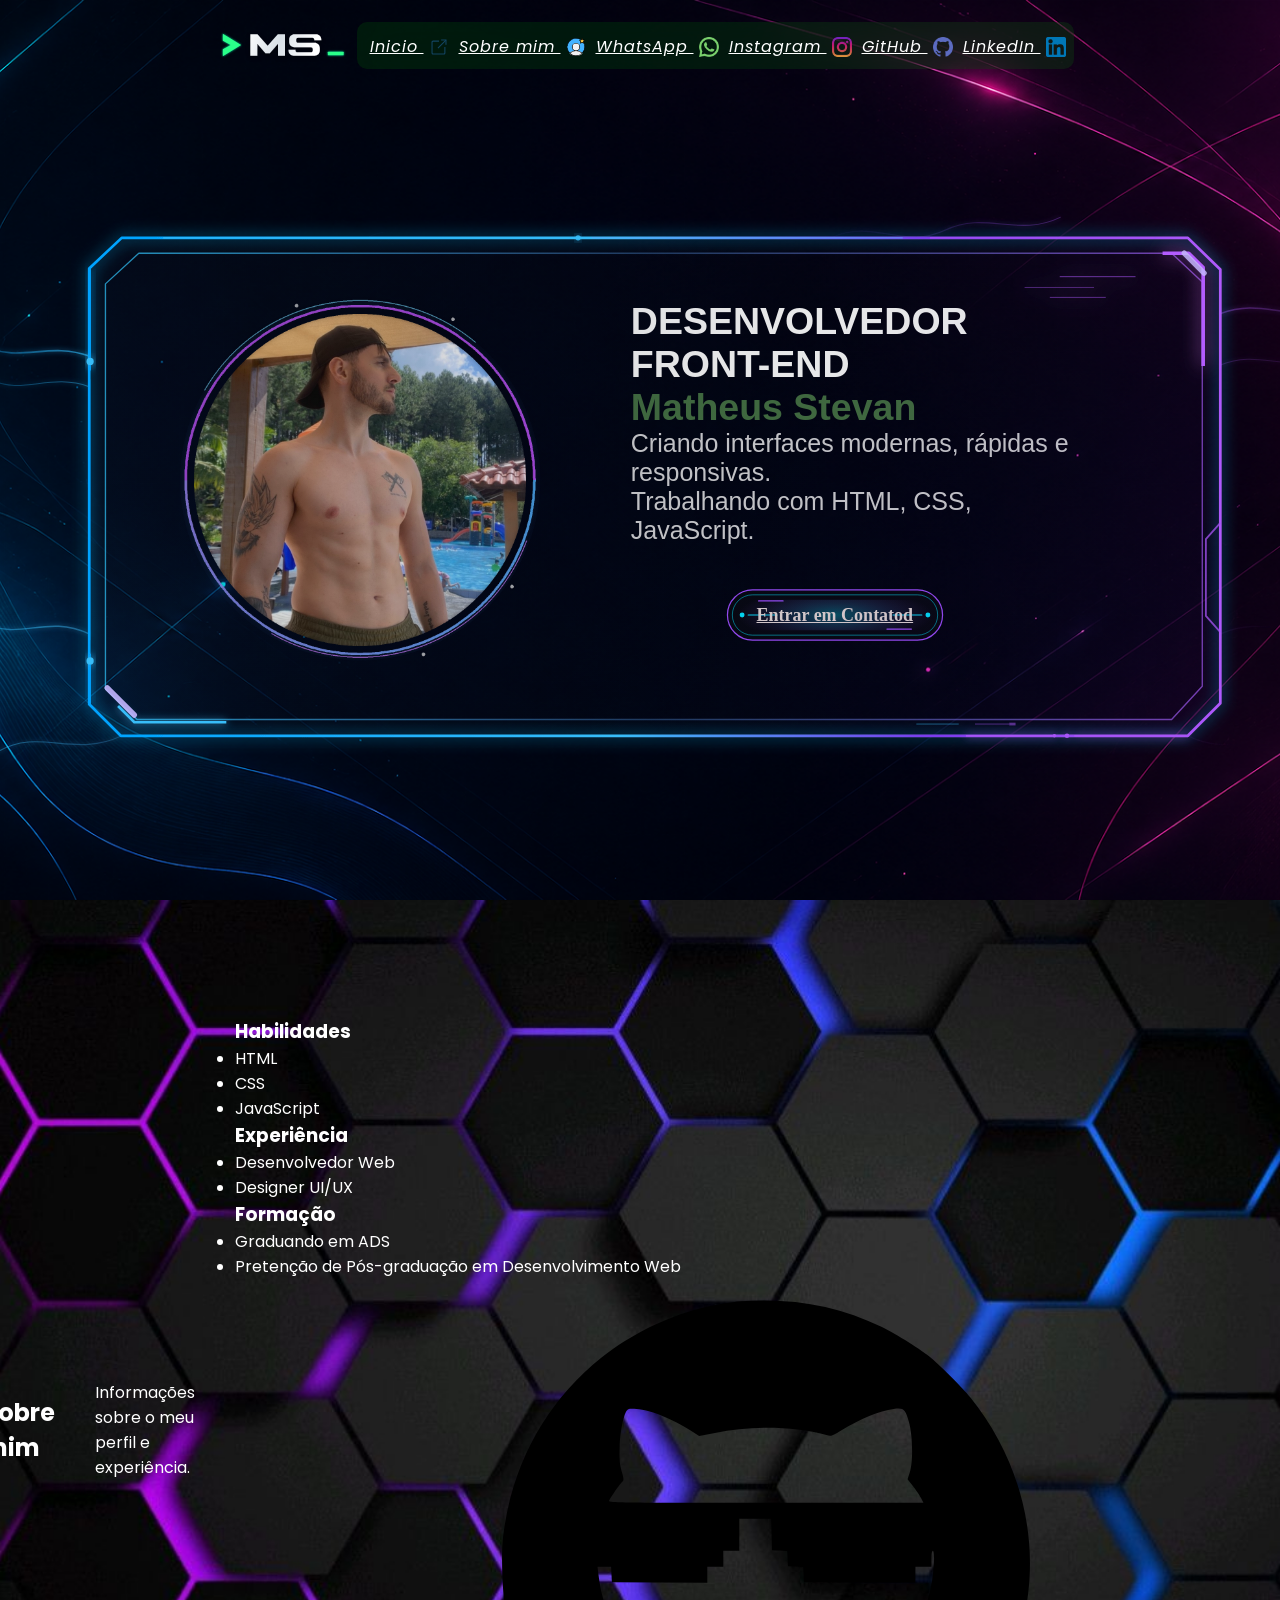
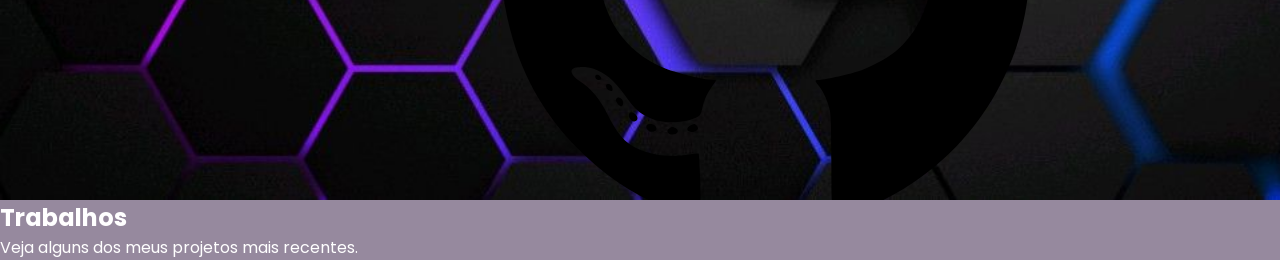
==== index.html @ 7c747b6c "first commit" ====
<!doctype html>
<html lang="pt-br">
  <head>
    <meta charset="UTF-8" />
    <meta name="viewport" content="width=device-width, initial-scale=1.0" />
    <link rel="stylesheet" href="style.css" />
    <link rel="preconnect" href="https://fonts.googleapis.com" />
    <link rel="preconnect" href="https://fonts.gstatic.com" crossorigin />
    <link
      href="https://fonts.googleapis.com/css2?family=Poppins:ital,wght@0,100;0,200;0,300;0,400;0,500;0,600;0,700;0,800;0,900;1,100;1,200;1,300;1,400;1,500;1,600;1,700;1,800;1,900&display=swap"
      rel="stylesheet"
    />
    <link rel="preconnect" href="https://fonts.googleapis.com">
    <link rel="preconnect" href="https://fonts.gstatic.com" crossorigin>
    <link href="https://fonts.googleapis.com/css2?family=Playwrite+DE+SAS:wght@100..400&display=swap" rel="stylesheet">
    <title>Portfólio</title>
  </head>
  <body>
    <header>
        <div class="gatinho">
          <img src="assets/ms-terminal-logo.svg" alt="Gatinho" />
        </div>
      <nav>
        <ul>
          <li><a href="#">Inicio <img src="assets/launch.svg" class="inicio"></a></li>
          <li><a href="#">Sobre mim <img src="assets/person.svg" class="pessoa"></a></li>
          <li><a href="#">WhatsApp <img src="assets/whatsapp.png" class="whatsapp"></a></li>
          <li><a href="#">Instagram <img src="assets/instagram.png" class="instagram"></a></li>
          <li><a href="#">GitHub <img src="assets/github.png" class="git"></a></li>
          <li><a href="#">LinkedIn <img src="assets/linkedin.png" class="linkedin"></a></li>
        </ul>
      </nav>
    </header>

    <!-- Sessão 1 -->

    <section class="secao1">
  <div class="conteudo">

    <div class="perfil">
      <img src="assets/foto-hud-exata.png" class="foto">
      <img src="assets/interface-hud-frame-ondinhas.svg" class="moldura">
    </div>

    <div class="info">
      <div class="iniciotxt">
        <h1>Desenvolvedor Front-End</h1>
        <h2>Matheus Stevan</h2>
        <p>Criando interfaces modernas, rápidas e responsivas.</p>
        <p>Trabalhando com HTML, CSS, JavaScript.</p>
      </div>
      <div class="botoes">
        <button class="botaohud"> Entrar em Contatod</button>
      </div>
    </div>
  </div>
</section>

    <!-- Sessão 2 -->

    <section class="secao2">
      <div class="conteudo2">
      <h2>Sobre mim</h2>
      <p>Informações sobre o meu perfil e experiência.</p>
      <div class="divSobre">
        <div class="card">
          <h3>Habilidades</h3>
          <ul>
            <li>HTML</li>
            <li>CSS</li>
            <li>JavaScript</li>
          </ul>
        </div>
        <div class="card">
          <h3>Experiência</h3>
          <ul>
            <li>Desenvolvedor Web</li>
            <li>Designer UI/UX</li>
          </ul>
        </div>
        <div class="card">
          <h3>Formação</h3>
          <ul>
            <li>Graduando em ADS</li>
            <li>Pretenção de Pós-graduação em Desenvolvimento Web</li>
          </ul>
        </div>
        <img src="assets/gatinho.svg" alt="Gatinho" />
      </div>
      </div>
    </section>

      <!-- Sessão 3 -->

    <Section class="secao3">
      <h2>Trabalhos</h2>
      <p>Veja alguns dos meus projetos mais recentes.</p>
      <div class="divImagens">

      </div>
    </section>
  </body>
</html>
---- style.css ----
*{
  margin: 0;
  padding: 0;
  box-sizing: border-box;
}

body {
  width: 100%;
  margin: 0;
  padding: 0;
  box-sizing: border-box;
  color: rgb(255, 255, 255);
  background-color: #442d538f;
  font-family: "Poppins", sans-serif;
}
html{
  overflow-x: hidden;
}
/* Corpo */

/* Cabeçalho */

header {
  width: 100%;
  height: 10%;
  display: flex;
  justify-content: center;
  align-items: center;
  gap: 0px;
  padding: 10px 2%;
  color: brown;
  position: fixed;
  pointer-events: none;
  font-style:oblique;
  z-index: 999;

  ul {
    letter-spacing: 1px;
    font-family: "poppins", sans-serif;
    display: flex;
    gap: 15px;
    list-style: none;
    align-items: center;
    background-color: #03e9031a;
    padding: 10px 13px;
    border-radius: 10px;
    backdrop-filter: blur(20px);
  }
}
/* Configuraçoes do cabeçalho */
header ul li a,
header ul li a:visited {
  color: rgb(255, 255, 255);
  pointer-events: auto;
}
header ul li a:hover {
  color: #ff0000;
  transition: 1s;
  filter: brightness(1.5) drop-shadow(0 0 10px #aa9696);
  transition: 0.8s;
}

.gatinho {
  display: flex;
  align-items: center;
  width: auto;
}
.gatinho img {
  width: 150px;
  height: auto;
  transition: 0.5s;
}

.inicio{
  display: flex-end;
  align-items:center;
  width: auto;
  width: 20px;
  transform: translateY(5px)
  translateX(5px);
}

.pessoa {
  display: flex-end;
  align-items:center;
  width: auto;
  width: 20px;
  transform: translateY(5px)
  translateX(5px);
}

.whatsapp {
  display: flex-end;
  align-items:center;
  width: auto;
  width: 20px;
  transform: translateY(5px)
  translateX(5px);
}

.instagram {
  display: flex-end;
  align-items:center;
  width: auto;
  width: 20px;
  transform: translateY(5px)
  translateX(5px);
}

.git {
  display: flex-end;
  align-items:center;
  width: auto;
  width: 20px;
  transform: translateY(5px)
  translateX(5px);
}

.linkedin {
  display: flex-end;
  align-items:center;
  width: auto;
  width: 20px;
  transform: translateY(5px)
  translateX(5px);
}

/* Efeito quando o mouse está sobre o logotipo */
header:hover .gatinho img,
header:hover .gatinho i {
  filter: brightness(1.5) drop-shadow(0 0 10px #0dc110);
  transition: 0.5s;
  transform: rotate(10deg);
}

.gatinho img,
.gatinho i {
  transition: 0.5s;
}
/* Logotipo */

.gatinho {
  width: 100px;
  height: 100px;
  margin-right: 50px;
}
section {
  width: 100%;
  display: flex;
  flex-direction: column;
}

/* Seção 1 */

  button {
  all: unset;
}

.secao1 {
  width: 100%;
  height: 100vh;
  background-image: url(assets/backgroundprofissional2.png);
  background-size: cover;
  background-position: center;
  background-repeat: no-repeat;
  align-items: center;
  overflow: hidden;
  display: flex;
  justify-content: center;
  
}

.conteudo {
  width: min(1200px, 100%);
  display: flex;
  align-items: center;
  justify-content: center;
  gap: clamp(40px,2vw,180px);
  padding-top: 60px;
}

.perfil {
  position: relative;
  width: clamp(260px, 32vw, 430px);
  aspect-ratio: 1 / 1;
  flex-shrink: 0;
}

.moldura,
.foto {
  position: absolute;
  inset: 0;
  width: 100%;
  height: 100%;
}

.foto {
  object-fit: cover;
  border-radius: 50%;
  z-index: 1;
}

.moldura {
  z-index: 2;
  pointer-events: none;
  transform: scale(3.52)
  translatex(90px);
}

.info {
  max-width: 520px;
  display: flex;
  flex-direction: column;
  gap: 25px;
}

.botoes{
  display: flex;
  gap: 20px;
  margin-left: 0;
  width: auto;
}

.botoes .botaohud {
  width: 220px;
  height: 90px;
  background-image: url("assets/botao.svg");
  background-size: 100% 100% ;
  background-position: center ;
  background-repeat: no-repeat ;
  background-color: transparent ;
  display:flex;
  justify-content: center;
  align-items: center;
  color: rgb(228, 215, 215) ;
  font-size: 18px ;
  font-family:Georgia, 'Times New Roman', Times, serif;
  white-space: nowrap;
  cursor: pointer;
  font-weight: bold;
  text-decoration:underline;
  transform: translateX(120px);
}

.botaohud:hover {
  color: #ffffff;
  transition: 2s;
  
      filter:
    drop-shadow(0 0 10px #00bfff)
    drop-shadow(0 0 20px #00bfff);

  transition: 1.2s;
}

/* Texto da seção 1 */

.iniciotxt {
  font-family: "Franklin Gothic Medium", "Arial Narrow", Arial, sans-serif;
  display: flex;
  flex-direction: column;
  align-items: column;
  width: 90% ;
  max-width: 1200px;
  margin: 0 auto;
  font-size: 25px;
 

  h1 {
    color: rgb(250, 250, 250);
    text-transform: uppercase;
  }
  h2 {
    color: rgb(67, 111, 65);
  }
  p {
    color: rgba(255, 255, 255, 0.819);
  }
}

/* Seção 2 */

.conteudo2{
  width: min(1200px, 100%);
  display: flex;
  align-items: center;
  justify-content: center;
  gap: clamp(40px,2vw,180px);
  padding-top: 60px;

}

.secao2 {
  background-image: url("assets/620d1e45864bec4a2bf0a79dd001696d.jpg");
  width: 100%;
  height: 100vh;
  background-size: cover;
  background-position: center;
  background-repeat: no-repeat;
  align-items: center;
  overflow: hidden;
  display: flex;
  justify-content: center;
  padding-top:100px;
}

@media (max-width: 768px) {
  .secao1 {
    height: auto;
    min-height: 100vh;
    overflow: visible;
    padding: 90px 20px 40px;
  }

  .conteudo {
    flex-direction: column;
    gap: 25px;
    text-align: center;
  }

  .perfil {
    width: clamp(180px, 60vw, 280px);
  }

   .moldura {
    transform: scale(0);
  }

  .info {
    align-items: center;
    max-width: 100%;
  }

  .iniciotxt h1 {
    font-size: clamp(32px, 10vw, 55px);
  }

  .iniciotxt h2 {
    font-size: clamp(24px, 8vw, 40px);
  }

  .iniciotxt p {
    font-size: clamp(16px, 5vw, 24px);
  }

  .botoes {
    flex-direction: column;
    width: 100%;
    align-items: center;
     transform: translateX(-120px);
  }

  .botoes button {
    width: min(280px, 100%);
  }

    header {
    padding: 70px;
  }

  header ul {
    gap: 7px;
    padding: 1px;
    flex-wrap: wrap;
    justify-content: center;
  }

  header ul li a {
    font-size: 14px;
  }

  .gatinho img {
    width: 150px;
  }

  .inicio,
  .pessoa,
  .whatsapp,
  .instagram,
  .git,
  .linkedin {
    width: 16px;
  }

}
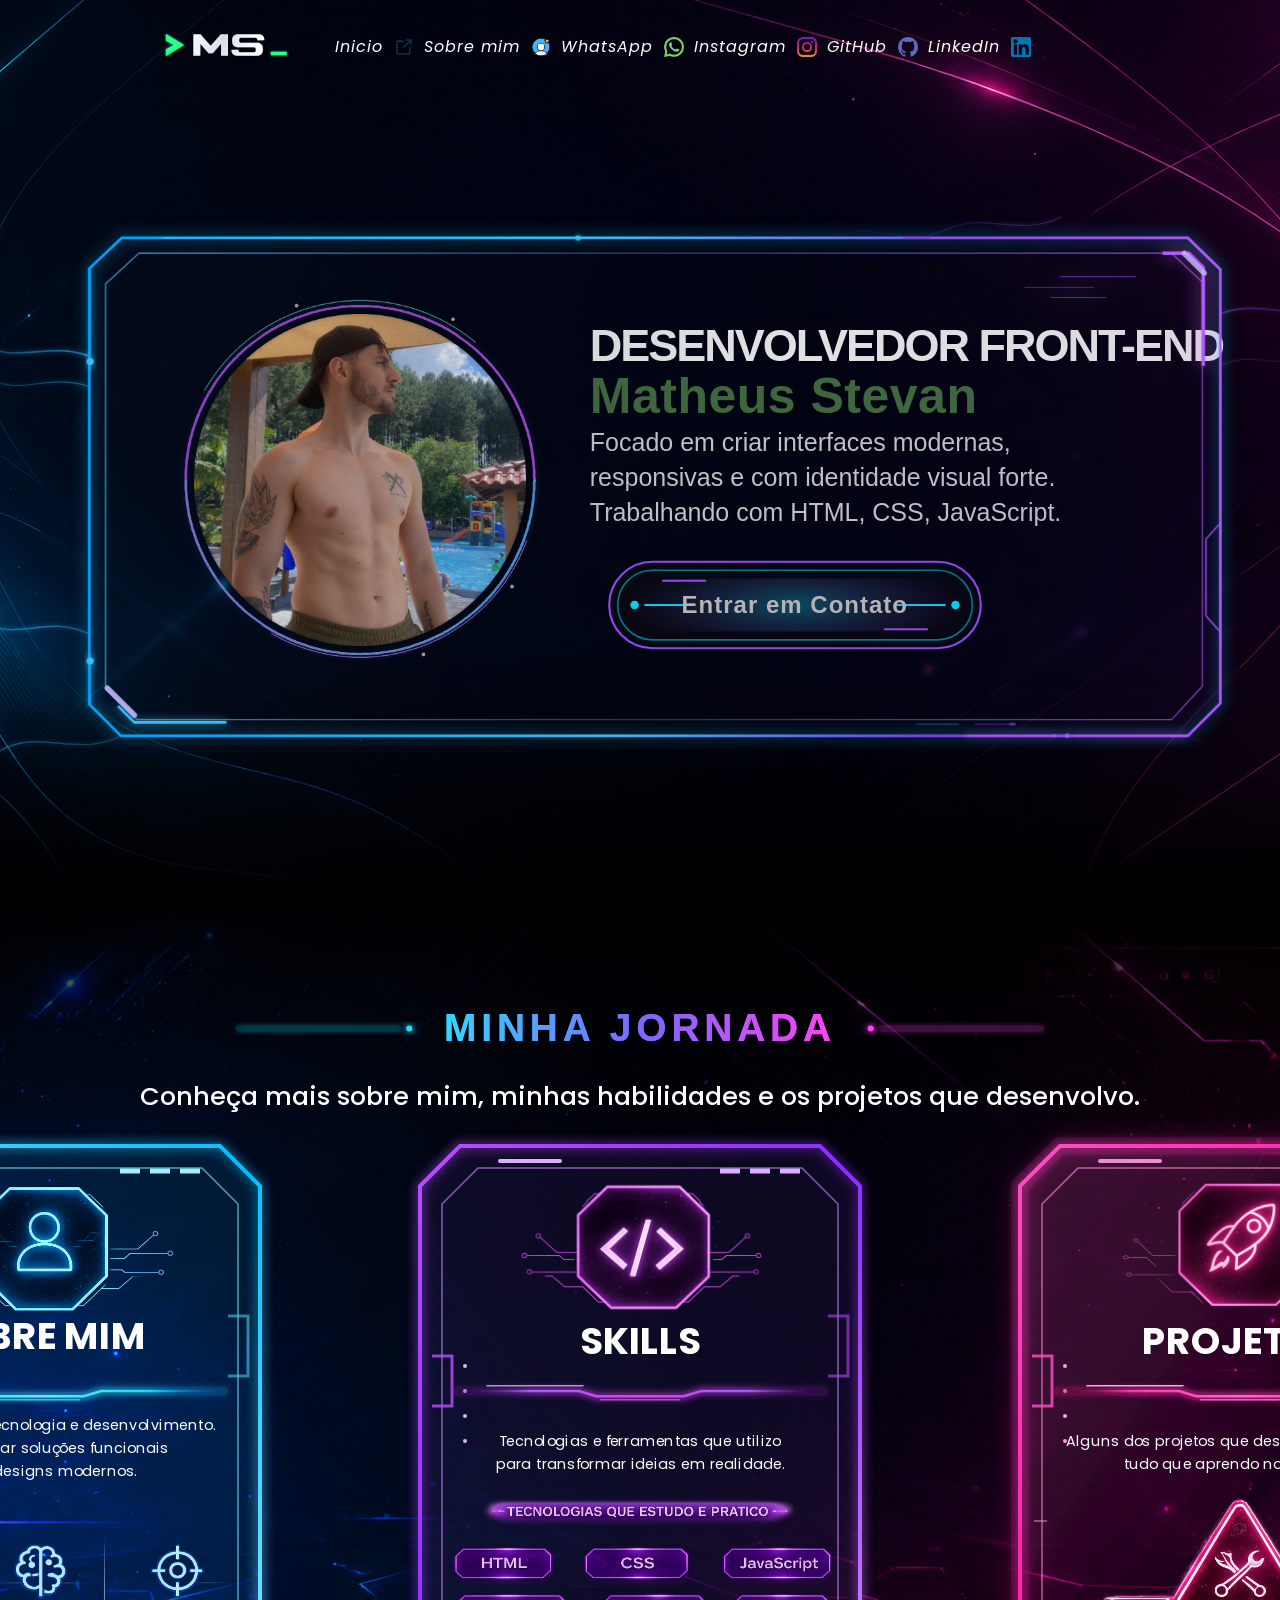
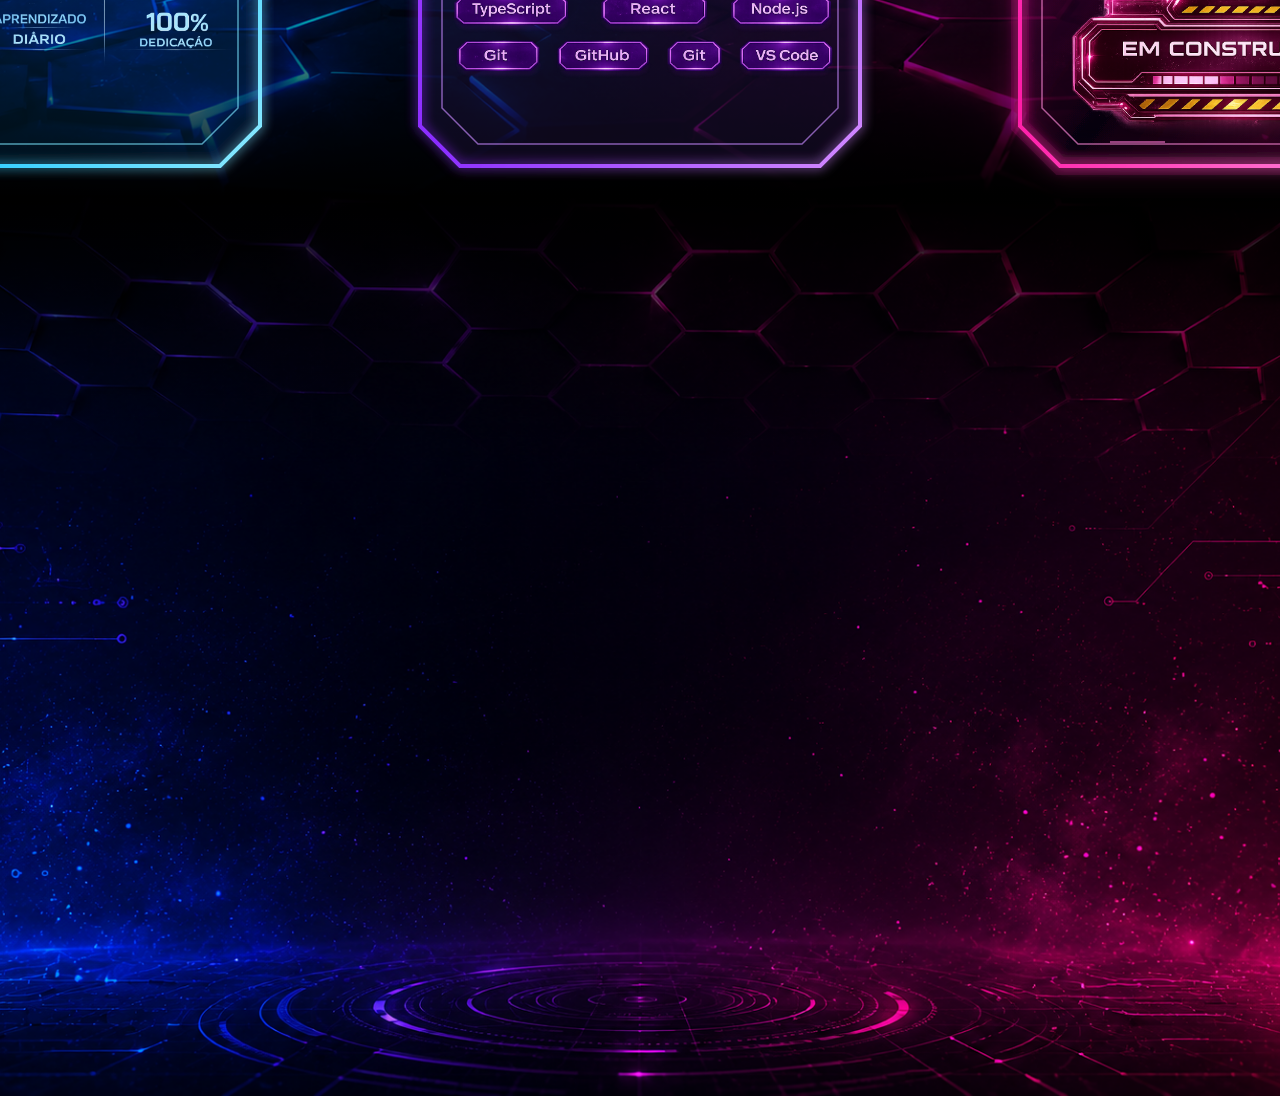
==== commit df122f68: "sessao 2 90%" ====
--- a/index.html
+++ b/index.html
@@ -17,18 +17,20 @@
   </head>
   <body>
     <header>
-        <div class="gatinho">
-          <img src="assets/ms-terminal-logo.svg" alt="Gatinho" />
+        <div class="logo">
+          <img src="assets/ms-terminal-logo.svg" alt="logosvg" />
         </div>
       <nav>
-        <ul>
+         <div class="navbarconteudo">
+          <ul>
           <li><a href="#">Inicio <img src="assets/launch.svg" class="inicio"></a></li>
           <li><a href="#">Sobre mim <img src="assets/person.svg" class="pessoa"></a></li>
-          <li><a href="#">WhatsApp <img src="assets/whatsapp.png" class="whatsapp"></a></li>
-          <li><a href="#">Instagram <img src="assets/instagram.png" class="instagram"></a></li>
-          <li><a href="#">GitHub <img src="assets/github.png" class="git"></a></li>
-          <li><a href="#">LinkedIn <img src="assets/linkedin.png" class="linkedin"></a></li>
+          <li><a href="https://wa.me/5551990151791?text=Olá%20Matheus!%0A%0AVi%20seu%20portfólio%20e%20gostaria%20de%20conversar%20sobre%20um%20projeto.">WhatsApp <img src="assets/whatsapp.png" class="whatsapp"></a></li>
+          <li><a href="https://www.instagram.com/math_stevan/">Instagram <img src="assets/instagram.png" class="instagram"></a></li>
+          <li><a href="https://github.com/mathstevan-dev">GitHub <img src="assets/github.png" class="git"></a></li>
+          <li><a href="https://www.linkedin.com/in/matheus-stevan-001868403/?skipRedirect=true">LinkedIn <img src="assets/linkedin.png" class="linkedin"></a></li>
         </ul>
+        </div>
       </nav>
     </header>
 
@@ -36,21 +38,20 @@
 
     <section class="secao1">
   <div class="conteudo">
-
     <div class="perfil">
       <img src="assets/foto-hud-exata.png" class="foto">
       <img src="assets/interface-hud-frame-ondinhas.svg" class="moldura">
     </div>
-
     <div class="info">
       <div class="iniciotxt">
         <h1>Desenvolvedor Front-End</h1>
         <h2>Matheus Stevan</h2>
-        <p>Criando interfaces modernas, rápidas e responsivas.</p>
+        <p>Focado em criar interfaces modernas,</p>
+        <p>responsivas e com identidade visual forte.</p>
         <p>Trabalhando com HTML, CSS, JavaScript.</p>
       </div>
       <div class="botoes">
-        <button class="botaohud"> Entrar em Contatod</button>
+        <button class="botaohud"> Entrar em Contato</button>
       </div>
     </div>
   </div>
@@ -59,44 +60,45 @@
     <!-- Sessão 2 -->
 
     <section class="secao2">
-      <div class="conteudo2">
-      <h2>Sobre mim</h2>
-      <p>Informações sobre o meu perfil e experiência.</p>
-      <div class="divSobre">
-        <div class="card">
-          <h3>Habilidades</h3>
-          <ul>
-            <li>HTML</li>
-            <li>CSS</li>
-            <li>JavaScript</li>
-          </ul>
+      <img src="assets/titulo_h1.svg" class="tituloh1">
+      <h2> Conheça mais sobre mim, minhas habilidades e os
+        projetos que desenvolvo.
+      </h2>
+     <div class="conteudo2">
+      <div class="cards">
+       <div class="cardsobre">
+        <img src="assets/iconesobre.png" class="iconesobre">
+        <img src="assets/linha-neon-azul.svg" class="linhaazul">
+        <img src="assets/sobremim.png" class="sobremim">
+        <h3>SOBRE MIM</h3>
+        <p>Apaixonado por tecnologia e desenvolvimento. <br> 
+          Gosto de criar soluções funcionais <br>e com designs modernos.</p>
+      </div>
+      <div class="cardskills">
+        <img src="assets/iconeskills.png" class="iconeskills">
+        <img src="assets/linha-neon-roxa.svg" class="linharoxa">
+        <img src="assets/skills.png" class="skills">
+        <h3>SKILLS</h3>
+        <p>Tecnologias e ferramentas que utilizo <br>
+          para transformar ideias em realidade.</p>
+      </div>
+      <div class="cardprojetos">
+        <img src="assets/iconeprojetos.png" class="iconeprojetos">
+        <img src="assets/linha-neon-rosa.svg" class="linharosa">
+        <img src="assets/emconstruçao.png" class="projetos">
+        <h3>PROJETOS</h3>
+        <p>Alguns dos projetos que desenvolvi
+          aplicando <br>tudo que aprendo no dia a dia.</p>
         </div>
-        <div class="card">
-          <h3>Experiência</h3>
-          <ul>
-            <li>Desenvolvedor Web</li>
-            <li>Designer UI/UX</li>
-          </ul>
-        </div>
-        <div class="card">
-          <h3>Formação</h3>
-          <ul>
-            <li>Graduando em ADS</li>
-            <li>Pretenção de Pós-graduação em Desenvolvimento Web</li>
-          </ul>
-        </div>
-        <img src="assets/gatinho.svg" alt="Gatinho" />
       </div>
-      </div>
+
     </section>
+    
 
       <!-- Sessão 3 -->
 
     <Section class="secao3">
-      <h2>Trabalhos</h2>
-      <p>Veja alguns dos meus projetos mais recentes.</p>
-      <div class="divImagens">
-
+      <div class="">
       </div>
     </section>
   </body>
--- a/style.css
+++ b/style.css
@@ -1,24 +1,38 @@
-*{
+/* =========================
+   1. RESET / BASE
+========================= */
+
+* {
   margin: 0;
   padding: 0;
   box-sizing: border-box;
 }
 
+html {
+  overflow-x: hidden;
+}
+
 body {
   width: 100%;
-  margin: 0;
-  padding: 0;
-  box-sizing: border-box;
   color: rgb(255, 255, 255);
   background-color: #442d538f;
   font-family: "Poppins", sans-serif;
 }
-html{
-  overflow-x: hidden;
-}
-/* Corpo */
-
-/* Cabeçalho */
+
+button {
+  all: unset;
+}
+
+section {
+  width: 100%;
+  display: flex;
+  flex-direction: column;
+}
+
+
+/* =========================
+   2. CABEÇALHO / NAVBAR
+========================= */
 
 header {
   width: 100%;
@@ -26,148 +40,124 @@
   display: flex;
   justify-content: center;
   align-items: center;
-  gap: 0px;
+  gap: 10px;
   padding: 10px 2%;
   color: brown;
   position: fixed;
+  z-index: 999;
   pointer-events: none;
-  font-style:oblique;
-  z-index: 999;
-
-  ul {
-    letter-spacing: 1px;
-    font-family: "poppins", sans-serif;
-    display: flex;
-    gap: 15px;
-    list-style: none;
-    align-items: center;
-    background-color: #03e9031a;
-    padding: 10px 13px;
-    border-radius: 10px;
-    backdrop-filter: blur(20px);
-  }
-}
-/* Configuraçoes do cabeçalho */
+  font-style: oblique;
+}
+
+.nav {
+  position: relative;
+  width: min(90vw, 900px);
+  height: 80px;
+}
+
+.navbarconteudo {
+  position: relative;
+  z-index: 2;
+  width: min(90vw, 900px);
+  height: 80px;
+  display: flex;
+  align-items: center;
+  justify-content: center;
+  background-image: url("assets/navbar.svg");
+  background-size: 85% 80%;
+  background-position: center;
+  background-repeat: no-repeat;
+  animation: glowNavbar 3s ease-in-out infinite;
+}
+
+header ul {
+  display: flex;
+  align-items: center;
+  gap: 15px;
+  list-style: none;
+  letter-spacing: 1px;
+  font-family: "Poppins", sans-serif;
+}
+
 header ul li a,
 header ul li a:visited {
   color: rgb(255, 255, 255);
   pointer-events: auto;
-}
+  text-decoration: none;
+}
+
 header ul li a:hover {
   color: #ff0000;
-  transition: 1s;
   filter: brightness(1.5) drop-shadow(0 0 10px #aa9696);
   transition: 0.8s;
 }
 
-.gatinho {
-  display: flex;
-  align-items: center;
-  width: auto;
-}
-.gatinho img {
+
+/* =========================
+   3. ÍCONES DA NAVBAR
+========================= */
+
+.inicio,
+.pessoa,
+.whatsapp,
+.instagram,
+.git,
+.linkedin {
+  width: 20px;
+  transform: translateY(5px) translateX(5px);
+}
+
+
+/* =========================
+   4. LOGO
+========================= */
+
+.logo {
+  display: flex;
+  align-items: center;
+  width: 70px;
+  height: 100px;
+  z-index: 2;
+  animation-name: spin;
+  animation-duration: 3s;
+}
+
+.logo img,
+.logo i {
   width: 150px;
   height: auto;
   transition: 0.5s;
 }
 
-.inicio{
-  display: flex-end;
-  align-items:center;
-  width: auto;
-  width: 20px;
-  transform: translateY(5px)
-  translateX(5px);
-}
-
-.pessoa {
-  display: flex-end;
-  align-items:center;
-  width: auto;
-  width: 20px;
-  transform: translateY(5px)
-  translateX(5px);
-}
-
-.whatsapp {
-  display: flex-end;
-  align-items:center;
-  width: auto;
-  width: 20px;
-  transform: translateY(5px)
-  translateX(5px);
-}
-
-.instagram {
-  display: flex-end;
-  align-items:center;
-  width: auto;
-  width: 20px;
-  transform: translateY(5px)
-  translateX(5px);
-}
-
-.git {
-  display: flex-end;
-  align-items:center;
-  width: auto;
-  width: 20px;
-  transform: translateY(5px)
-  translateX(5px);
-}
-
-.linkedin {
-  display: flex-end;
-  align-items:center;
-  width: auto;
-  width: 20px;
-  transform: translateY(5px)
-  translateX(5px);
-}
-
-/* Efeito quando o mouse está sobre o logotipo */
-header:hover .gatinho img,
-header:hover .gatinho i {
+header:hover .logo img,
+header:hover .logo i {
   filter: brightness(1.5) drop-shadow(0 0 10px #0dc110);
   transition: 0.5s;
   transform: rotate(10deg);
 }
 
-.gatinho img,
-.gatinho i {
-  transition: 0.5s;
-}
-/* Logotipo */
-
-.gatinho {
-  width: 100px;
-  height: 100px;
-  margin-right: 50px;
-}
-section {
-  width: 100%;
-  display: flex;
-  flex-direction: column;
-}
-
-/* Seção 1 */
-
-  button {
-  all: unset;
-}
+
+/* =========================
+   5. SEÇÃO 1
+========================= */
 
 .secao1 {
   width: 100%;
   height: 100vh;
-  background-image: url(assets/backgroundprofissional2.png);
+  display: flex;
+  align-items: center;
+  justify-content: center;
+  overflow: hidden;
+  background-image:
+    linear-gradient(
+      to bottom,
+      transparent 70%,
+      #000 100%
+    ),
+    url("assets/backgroundprofissional2.png");
   background-size: cover;
   background-position: center;
   background-repeat: no-repeat;
-  align-items: center;
-  overflow: hidden;
-  display: flex;
-  justify-content: center;
-  
 }
 
 .conteudo {
@@ -175,8 +165,9 @@
   display: flex;
   align-items: center;
   justify-content: center;
-  gap: clamp(40px,2vw,180px);
+  gap: clamp(40px, 2vw, 180px);
   padding-top: 60px;
+  backdrop-filter: blur(3px);
 }
 
 .perfil {
@@ -195,16 +186,17 @@
 }
 
 .foto {
+  z-index: 1;
   object-fit: cover;
   border-radius: 50%;
-  z-index: 1;
+  animation: aparecerEsquerda 0.8s ease forwards;
 }
 
 .moldura {
   z-index: 2;
   pointer-events: none;
-  transform: scale(3.52)
-  translatex(90px);
+  transform: scale(3.52) translateX(90px);
+  animation: glowMoldura 2.5s ease-in-out infinite;
 }
 
 .info {
@@ -214,100 +206,387 @@
   gap: 25px;
 }
 
-.botoes{
+
+/* =========================
+   6. TEXTO DA SEÇÃO 1
+========================= */
+
+.iniciotxt {
+  width: 100%;
+  margin: 20px auto 0;
+  font-family: "Franklin Gothic Medium", "Arial Narrow", Arial, sans-serif;
+  transform: translateX(-15px);
+}
+
+.iniciotxt h1 {
+  color: rgb(243, 243, 243);
+  text-transform: uppercase;
+  font-weight: 800;
+  letter-spacing: -2px;
+  line-height: 0.95;
+  font-size: 45px;
+  white-space: nowrap;
+  opacity: 0.8;
+  animation: aparecerDireita 1.4s ease forwards;
+}
+
+.iniciotxt h2 {
+  color: rgb(67, 111, 65);
+  font-weight: 600;
+  letter-spacing: 0.5px;
+  font-size: 50px;
+  animation: aparecerDireita 1.6s ease forwards;
+}
+
+.iniciotxt p {
+  color: rgba(255, 255, 255, 0.819);
+  font-weight: 400;
+  line-height: 1.4;
+  font-size: 25px;
+  white-space: nowrap;
+  opacity: 0.85;
+  animation: aparecerDireita 2s ease forwards;
+}
+
+
+/* =========================
+   7. BOTÕES
+========================= */
+
+.botoes {
   display: flex;
   gap: 20px;
+  width: auto;
   margin-left: 0;
-  width: auto;
 }
 
 .botoes .botaohud {
-  width: 220px;
-  height: 90px;
+  width: 380px;
+  height: 100px;
+  display: flex;
+  justify-content: center;
+  align-items: center;
+  color: #cac1c1;
   background-image: url("assets/botao.svg");
-  background-size: 100% 100% ;
-  background-position: center ;
-  background-repeat: no-repeat ;
-  background-color: transparent ;
-  display:flex;
-  justify-content: center;
-  align-items: center;
-  color: rgb(228, 215, 215) ;
-  font-size: 18px ;
-  font-family:Georgia, 'Times New Roman', Times, serif;
+  background-size: 100% 100%;
+  background-position: center;
+  background-repeat: no-repeat;
+  background-color: transparent;
+  font-family: "Orbitron", sans-serif;
+  font-size: 24px;
+  font-style: normal;
+  font-weight: bold;
+  letter-spacing: 1px;
   white-space: nowrap;
   cursor: pointer;
-  font-weight: bold;
-  text-decoration:underline;
-  transform: translateX(120px);
+  transform: translateY(-10px);
+  animation:
+    aparecerBaixo 1.9s ease forwards,
+    glowBotao 2.5s ease-in-out infinite;
 }
 
 .botaohud:hover {
   color: #ffffff;
-  transition: 2s;
-  
-      filter:
+  filter:
     drop-shadow(0 0 10px #00bfff)
     drop-shadow(0 0 20px #00bfff);
-
   transition: 1.2s;
 }
 
-/* Texto da seção 1 */
-
-.iniciotxt {
-  font-family: "Franklin Gothic Medium", "Arial Narrow", Arial, sans-serif;
+
+/* =========================
+   8. SEÇÃO 2
+========================= */
+
+.secao2 {
+  width: 100%;
+  height: 100vh;
+  margin-top: -2px;
+  margin-bottom: -2px;
+  display: flex;
+  align-items: center;
+  justify-content: center;
+  overflow: hidden;
+  background-image:
+    linear-gradient(
+      to top,
+      transparent 70%,
+      #000000 100%
+    ),
+    linear-gradient(
+      to bottom,
+      transparent 70%,
+      #000 100%
+    ),
+    url("assets/backgroundsection2.png");
+  background-size: cover;
+  background-position: center;
+  background-repeat: no-repeat;
+}
+
+.secao2 h2 {
+  color: rgb(255, 255, 255);
+  font-size: clamp(15px, 2vw, 30px);
+  font-weight: 500;
+  animation: aparecerBaixo 1.8s ease forwards;
+}
+
+.tituloh1 {
+  display: block;
+  width: 850px;
+  max-width:90%;
+  text-align: center;
+  z-index: 5;
+  animation: aparecerBaixo 1.8s ease forwards;
+}
+
+.conteudo2 {
+  width: min(1200px, 100%);
+  display: flex;
+  align-items: center;
+  justify-content: center;
+  gap: clamp(40px, 2vw, 180px);
+}
+
+.cards {
+  display: grid;
+  grid-template-columns: repeat(3,400px);
+  justify-content: center;
+  gap: 200px;
+  width: min(1500px, 100%);
+  margin: 0 auto;
+  transform: translateY(40px);
+  font-size: 60px;
+}
+
+.cardsobre {
+  background-image: url(assets/card_holo_blue.svg);
+  background-size: 100% 100%;
+  background-position: center;
+  background-repeat: no-repeat;
+  transform: scale(1.25);
+  min-height: 600px;
+  padding: 30px;
   display: flex;
   flex-direction: column;
-  align-items: column;
-  width: 90% ;
-  max-width: 1200px;
-  margin: 0 auto;
-  font-size: 25px;
- 
-
-  h1 {
-    color: rgb(250, 250, 250);
-    text-transform: uppercase;
-  }
-  h2 {
-    color: rgb(67, 111, 65);
-  }
-  p {
-    color: rgba(255, 255, 255, 0.819);
-  }
-}
-
-/* Seção 2 */
-
-.conteudo2{
-  width: min(1200px, 100%);
-  display: flex;
-  align-items: center;
-  justify-content: center;
-  gap: clamp(40px,2vw,180px);
-  padding-top: 60px;
-
-}
-
-.secao2 {
-  background-image: url("assets/620d1e45864bec4a2bf0a79dd001696d.jpg");
+  justify-content:space-around;
+}
+
+.iconesobre {
+  position: absolute;
+  top: 35px;
+  align-self: center;
+  width: 315px;
+}
+
+.linhaazul {
+  position: absolute;
+  top: 220px;
+  align-self: center;
+  width: 350px;
+}
+
+.sobremim {
+  position: absolute;
+  top: 310px;
+  align-self: center;
+  width: 370px;
+}
+
+.cardskills {
+  background-image: url(assets/card_holo_purple.svg);
+  background-size: 100% 100%;
+  background-position: center;
+  background-repeat: no-repeat;
+  transform: scale(1.25);
+  min-height: 600px;
+  padding: 30px;
+  display: flex;
+  flex-direction: column;
+  justify-content:space-around;
+}
+
+.iconeskills {
+  position: absolute;
+  top: 40px;
+  align-self: center;
+  width: 300px;
+}
+
+.linharoxa {
+  position: absolute;
+  top: 220px;
+  align-self: center;
+  width: 350px;
+}
+
+.skills {
+  position: absolute;
+  top: 310px;
+  align-self: center;
+  width: 350px;
+}
+
+.cardprojetos {  
+  background-image: url(assets/card_holo_pink.svg);
+  background-size: 100% 100%;
+  background-position: center;
+  background-repeat: no-repeat;
+  transform: scale(1.25);
+  min-height: 600px;
+  padding: 30px;
+  display: flex;
+  flex-direction: column;
+  justify-content:space-around;
+}
+
+.iconeprojetos {
+  position: absolute;
+  top: 40px;
+  align-self: center;
+  width: 300px;
+}
+
+.linharosa {
+  position: absolute;
+  top: 220px;
+  align-self: center;
+  width: 350px;
+}
+
+.projetos {
+  position: absolute;
+  top: 310px;
+  align-self: center;
+  width: 370px;
+}
+
+.cards h3{
+  font-size: 30px;
+  text-align: center;
+  margin-top: 130px;
+ }
+
+.cards p{
+  font-size: 10px;
+  transform:scale(1.15);
+  text-align: center;
+  margin-bottom: 230px;
+ }
+
+/* =========================
+   . SEÇÃO 3
+========================= */
+
+.secao3 {
+  background-size: cover;
+  background-position: center;
+  background-repeat: no-repeat;
+  background-image:
+  linear-gradient(
+      to top,
+      transparent 70%,
+      #000000 100%), url(assets/backgroundsection3.png);
   width: 100%;
   height: 100vh;
-  background-size: cover;
-  background-position: center;
-  background-repeat: no-repeat;
-  align-items: center;
+  margin-top: -2px;
+  margin-bottom: -2px;
+  padding-top: 100px;
+  display: flex;
+  align-items: center;
+  justify-content: center;
   overflow: hidden;
-  display: flex;
-  justify-content: center;
-  padding-top:100px;
-}
+}
+
+/* =========================
+   9. ANIMAÇÕES
+========================= */
+
+@keyframes aparecerEsquerda {
+  from {
+    opacity: 0;
+    transform: translateX(-40px);
+  }
+
+  to {
+    opacity: 1;
+    transform: translateX(0);
+  }
+}
+
+@keyframes aparecerDireita {
+  from {
+    opacity: 0;
+    transform: translateX(40px);
+  }
+
+  to {
+    opacity: 1;
+    transform: translateX(0);
+  }
+}
+
+@keyframes aparecerBaixo {
+  from {
+    opacity: 0;
+    transform: translateY(25px);
+  }
+
+  to {
+    opacity: 1;
+    transform: translateY(0);
+  }
+}
+
+@keyframes glowMoldura {
+  0% {
+    filter: drop-shadow(0 0 7px rgba(0, 170, 255, 0.25));
+  }
+
+  50% {
+    filter: drop-shadow(0 0 15px rgba(0, 170, 255, 0.5));
+  }
+
+  100% {
+    filter: drop-shadow(0 0 7px rgba(0, 170, 255, 0.25));
+  }
+}
+
+@keyframes spin {
+  0% {
+    scale: 0.1;
+  }
+
+  50% {
+    scale: 1;
+  }
+}
+
+@keyframes glowNavbar {
+  0%,
+  100% {
+    filter:
+      drop-shadow(0 0 6px rgba(5, 90, 52, 0.438))
+      drop-shadow(0 0 12px rgba(217, 5, 154, 0.59));
+  }
+
+  50% {
+    filter:
+      drop-shadow(0 0 12px rgba(0, 255, 140, 0.77))
+      drop-shadow(0 0 22px rgba(255, 0, 180, 0.18));
+  }
+}
+
+
+/* =========================
+   10. RESPONSIVO / TELEFONE
+========================= */
 
 @media (max-width: 768px) {
   .secao1 {
     height: auto;
     min-height: 100vh;
+
     overflow: visible;
     padding: 90px 20px 40px;
   }
@@ -319,11 +598,11 @@
   }
 
   .perfil {
-    width: clamp(180px, 60vw, 280px);
-  }
-
-   .moldura {
-    transform: scale(0);
+    width: clamp(180px, 40vw, 200px);
+  }
+
+  .moldura {
+    transform: scale(3);
   }
 
   .info {
@@ -332,30 +611,52 @@
   }
 
   .iniciotxt h1 {
-    font-size: clamp(32px, 10vw, 55px);
+    font-size: clamp(32px, 7vw, 55px);
   }
 
   .iniciotxt h2 {
-    font-size: clamp(24px, 8vw, 40px);
+    font-size: clamp(24px, 7vw, 40px);
   }
 
   .iniciotxt p {
     font-size: clamp(16px, 5vw, 24px);
   }
 
+  .cards {
+  display: flex;
+  gap: 6px;
+  flex-wrap: wrap;
+  flex-direction: row;
+  }
+  .card {
+  display: flex;
+  gap: 0px;
+  flex-wrap: wrap;
+  width: 200px;
+  height: 300px;
+  border: 2px solid cyan;
+  }
+
+  .card h3{
+  font-size: 30px
+  }
+
+  .card p{
+  font-size: 15px;
+  }
+
   .botoes {
     flex-direction: column;
+    align-items: center;
     width: 100%;
-    align-items: center;
-     transform: translateX(-120px);
   }
 
   .botoes button {
     width: min(280px, 100%);
   }
 
-    header {
-    padding: 70px;
+  header {
+    padding: 0 2%;
   }
 
   header ul {
@@ -369,8 +670,18 @@
     font-size: 14px;
   }
 
-  .gatinho img {
-    width: 150px;
+  .logo img {
+    width: 120px;
+  }
+
+  .navbarconteudo {
+    z-index: 2;
+    width: 500px;
+    height: 100px;
+    display: flex;
+    align-items: center;
+    justify-content: center;
+    padding: 0 23px;
   }
 
   .inicio,
@@ -379,7 +690,8 @@
   .instagram,
   .git,
   .linkedin {
-    width: 16px;
-  }
-
-}+    width: 15px;
+  }
+}
+
+
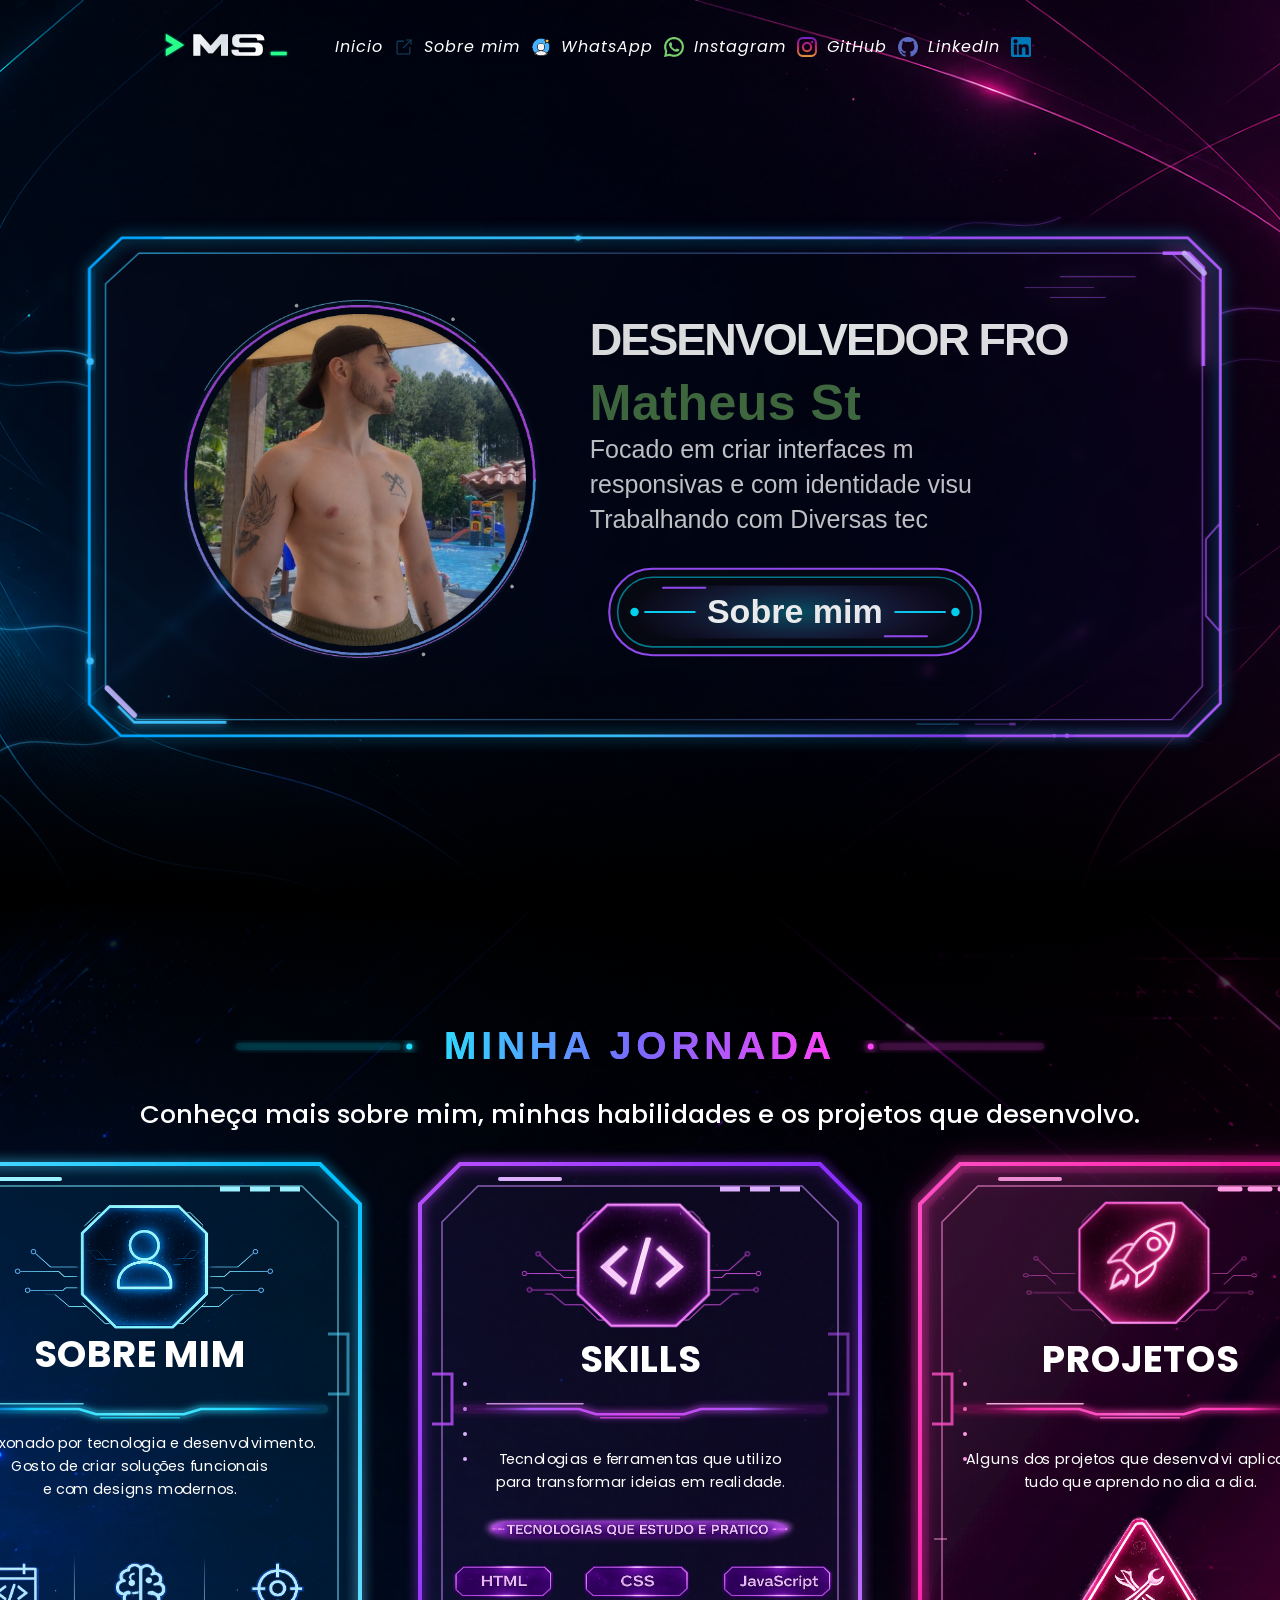
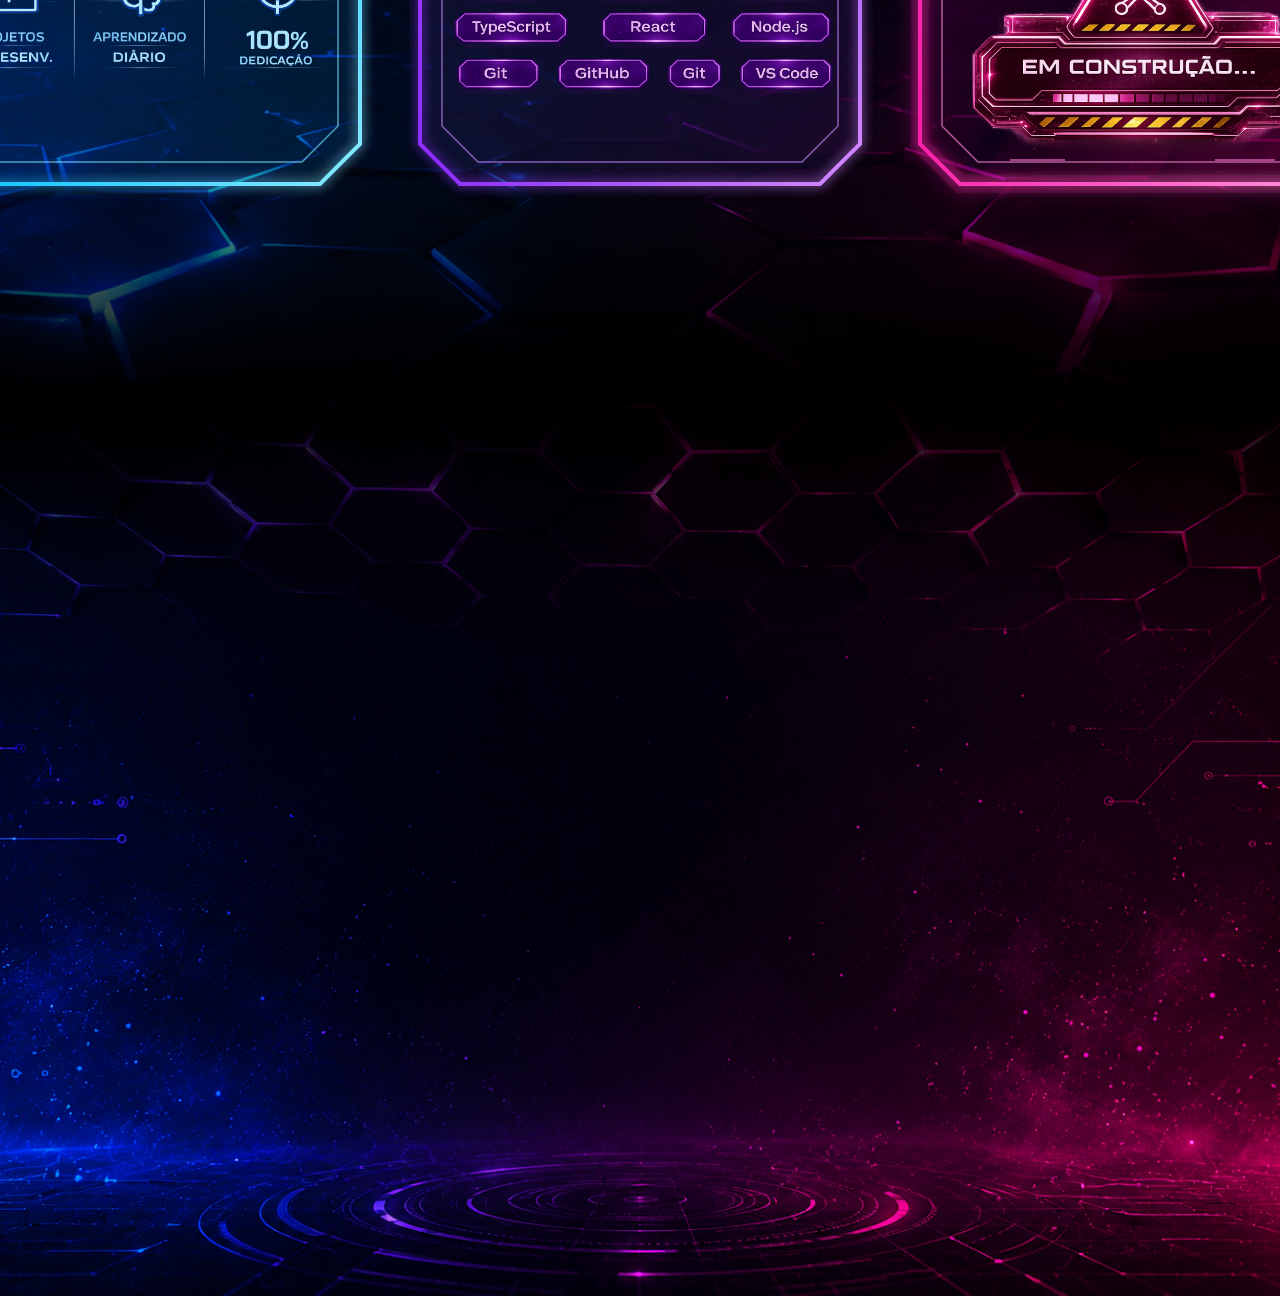
==== commit 9b320b85: "feat: adiciona efeitos com javascript" ====
--- a/index.html
+++ b/index.html
@@ -3,7 +3,7 @@
   <head>
     <meta charset="UTF-8" />
     <meta name="viewport" content="width=device-width, initial-scale=1.0" />
-    <link rel="stylesheet" href="style.css" />
+    <link rel="stylesheet" href="style.css" /> 
     <link rel="preconnect" href="https://fonts.googleapis.com" />
     <link rel="preconnect" href="https://fonts.gstatic.com" crossorigin />
     <link
@@ -24,7 +24,7 @@
          <div class="navbarconteudo">
           <ul>
           <li><a href="#">Inicio <img src="assets/launch.svg" class="inicio"></a></li>
-          <li><a href="#">Sobre mim <img src="assets/person.svg" class="pessoa"></a></li>
+          <li><a href="#section2">Sobre mim <img src="assets/person.svg" class="pessoa"></a></li>
           <li><a href="https://wa.me/5551990151791?text=Olá%20Matheus!%0A%0AVi%20seu%20portfólio%20e%20gostaria%20de%20conversar%20sobre%20um%20projeto.">WhatsApp <img src="assets/whatsapp.png" class="whatsapp"></a></li>
           <li><a href="https://www.instagram.com/math_stevan/">Instagram <img src="assets/instagram.png" class="instagram"></a></li>
           <li><a href="https://github.com/mathstevan-dev">GitHub <img src="assets/github.png" class="git"></a></li>
@@ -44,14 +44,14 @@
     </div>
     <div class="info">
       <div class="iniciotxt">
-        <h1>Desenvolvedor Front-End</h1>
-        <h2>Matheus Stevan</h2>
-        <p>Focado em criar interfaces modernas,</p>
-        <p>responsivas e com identidade visual forte.</p>
-        <p>Trabalhando com HTML, CSS, JavaScript.</p>
+        <h1 class="titulo-principal">Desenvolvedor Front-End</h1>
+        <h2 class="titulo-secundario">Matheus Stevan</h2>
+        <p class="texto-1">Focado em criar interfaces modernas,</p>
+        <p class="texto-2">responsivas e com identidade visual forte.</p>
+        <p class="texto-3">Trabalhando com HTML, CSS, JavaScript.</p>
       </div>
       <div class="botoes">
-        <button class="botaohud"> Entrar em Contato</button>
+        <button class="botaohud"><a href="#section2">Sobre mim</a></button>
       </div>
     </div>
   </div>
@@ -59,14 +59,14 @@
 
     <!-- Sessão 2 -->
 
-    <section class="secao2">
-      <img src="assets/titulo_h1.svg" class="tituloh1">
-      <h2> Conheça mais sobre mim, minhas habilidades e os
+    <section id="section2" class="secao2">
+      <img src="assets/titulo_h1.svg " class="tituloh1 revelar">
+      <h2 revelar> Conheça mais sobre mim, minhas habilidades e os
         projetos que desenvolvo.
       </h2>
      <div class="conteudo2">
       <div class="cards">
-       <div class="cardsobre">
+       <div class="cardsobre revelar-card">
         <img src="assets/iconesobre.png" class="iconesobre">
         <img src="assets/linha-neon-azul.svg" class="linhaazul">
         <img src="assets/sobremim.png" class="sobremim">
@@ -74,7 +74,7 @@
         <p>Apaixonado por tecnologia e desenvolvimento. <br> 
           Gosto de criar soluções funcionais <br>e com designs modernos.</p>
       </div>
-      <div class="cardskills">
+      <div class="cardskills revelar-card">
         <img src="assets/iconeskills.png" class="iconeskills">
         <img src="assets/linha-neon-roxa.svg" class="linharoxa">
         <img src="assets/skills.png" class="skills">
@@ -82,10 +82,10 @@
         <p>Tecnologias e ferramentas que utilizo <br>
           para transformar ideias em realidade.</p>
       </div>
-      <div class="cardprojetos">
+      <div class="cardprojetos revelar-card">
         <img src="assets/iconeprojetos.png" class="iconeprojetos">
         <img src="assets/linha-neon-rosa.svg" class="linharosa">
-        <img src="assets/emconstruçao.png" class="projetos">
+        <img src="assets/emconstruçao.png" class=" emconstrucao">
         <h3>PROJETOS</h3>
         <p>Alguns dos projetos que desenvolvi
           aplicando <br>tudo que aprendo no dia a dia.</p>
@@ -101,5 +101,6 @@
       <div class="">
       </div>
     </section>
+    <script src="script.js"></script>
   </body>
 </html>
--- a/style.css
+++ b/style.css
@@ -10,6 +10,7 @@
 
 html {
   overflow-x: hidden;
+  scroll-behavior: smooth;
 }
 
 body {
@@ -29,6 +30,14 @@
   flex-direction: column;
 }
 
+a {
+  color: white;
+  text-decoration: none;
+}
+
+a:visited {
+  color: white;
+}
 
 /* =========================
    2. CABEÇALHO / NAVBAR
@@ -87,7 +96,7 @@
 }
 
 header ul li a:hover {
-  color: #ff0000;
+  color: #4018c1;
   filter: brightness(1.5) drop-shadow(0 0 10px #aa9696);
   transition: 0.8s;
 }
@@ -167,7 +176,7 @@
   justify-content: center;
   gap: clamp(40px, 2vw, 180px);
   padding-top: 60px;
-  backdrop-filter: blur(3px);
+  backdrop-filter: blur(5px);
 }
 
 .perfil {
@@ -228,7 +237,11 @@
   white-space: nowrap;
   opacity: 0.8;
   animation: aparecerDireita 1.4s ease forwards;
-}
+  min-height: 55px;
+  min-width: 560px;
+}
+
+
 
 .iniciotxt h2 {
   color: rgb(67, 111, 65);
@@ -266,22 +279,21 @@
   display: flex;
   justify-content: center;
   align-items: center;
-  color: #cac1c1;
+  color: rgb(255, 255, 255);
   background-image: url("assets/botao.svg");
   background-size: 100% 100%;
   background-position: center;
   background-repeat: no-repeat;
   background-color: transparent;
   font-family: "Orbitron", sans-serif;
-  font-size: 24px;
+  font-size: 34px;
   font-style: normal;
   font-weight: bold;
-  letter-spacing: 1px;
   white-space: nowrap;
   cursor: pointer;
-  transform: translateY(-10px);
+  transform: translateX(-15px);
   animation:
-    aparecerBaixo 1.9s ease forwards,
+    aparecerBaixo 3.9s ease forwards,
     glowBotao 2.5s ease-in-out infinite;
 }
 
@@ -300,12 +312,13 @@
 
 .secao2 {
   width: 100%;
-  height: 100vh;
+  height: 1100px;
   margin-top: -2px;
   margin-bottom: -2px;
   display: flex;
-  align-items: center;
-  justify-content: center;
+  align-items: center; 
+  justify-content:start;
+  padding: 100px 0 0 0;
   overflow: hidden;
   background-image:
     linear-gradient(
@@ -352,7 +365,7 @@
   display: grid;
   grid-template-columns: repeat(3,400px);
   justify-content: center;
-  gap: 200px;
+  gap: 100px;
   width: min(1500px, 100%);
   margin: 0 auto;
   transform: translateY(40px);
@@ -364,7 +377,7 @@
   background-size: 100% 100%;
   background-position: center;
   background-repeat: no-repeat;
-  transform: scale(1.25);
+  transform: scale(1.2);
   min-height: 600px;
   padding: 30px;
   display: flex;
@@ -432,7 +445,7 @@
   background-size: 100% 100%;
   background-position: center;
   background-repeat: no-repeat;
-  transform: scale(1.25);
+  transform: scale(1.2);
   min-height: 600px;
   padding: 30px;
   display: flex;
@@ -454,7 +467,7 @@
   width: 350px;
 }
 
-.projetos {
+.emconstrucao {
   position: absolute;
   top: 310px;
   align-self: center;
@@ -473,6 +486,28 @@
   text-align: center;
   margin-bottom: 230px;
  }
+
+ .revelar {
+  opacity: 0;
+  transform: translateY(40px);
+  transition: 0.8s ease;
+}
+
+.revelar.ativo {
+  opacity: 1;
+  transform: translateY(0);
+}
+
+.revelar-card {
+  opacity: 0;
+  transform: translateY(40px) scale(1.25);
+  transition: 1.5s ease;
+}
+
+.revelar-card.ativo {
+  opacity: 1;
+  transform: translateY(0) scale(1.25);
+}
 
 /* =========================
    . SEÇÃO 3
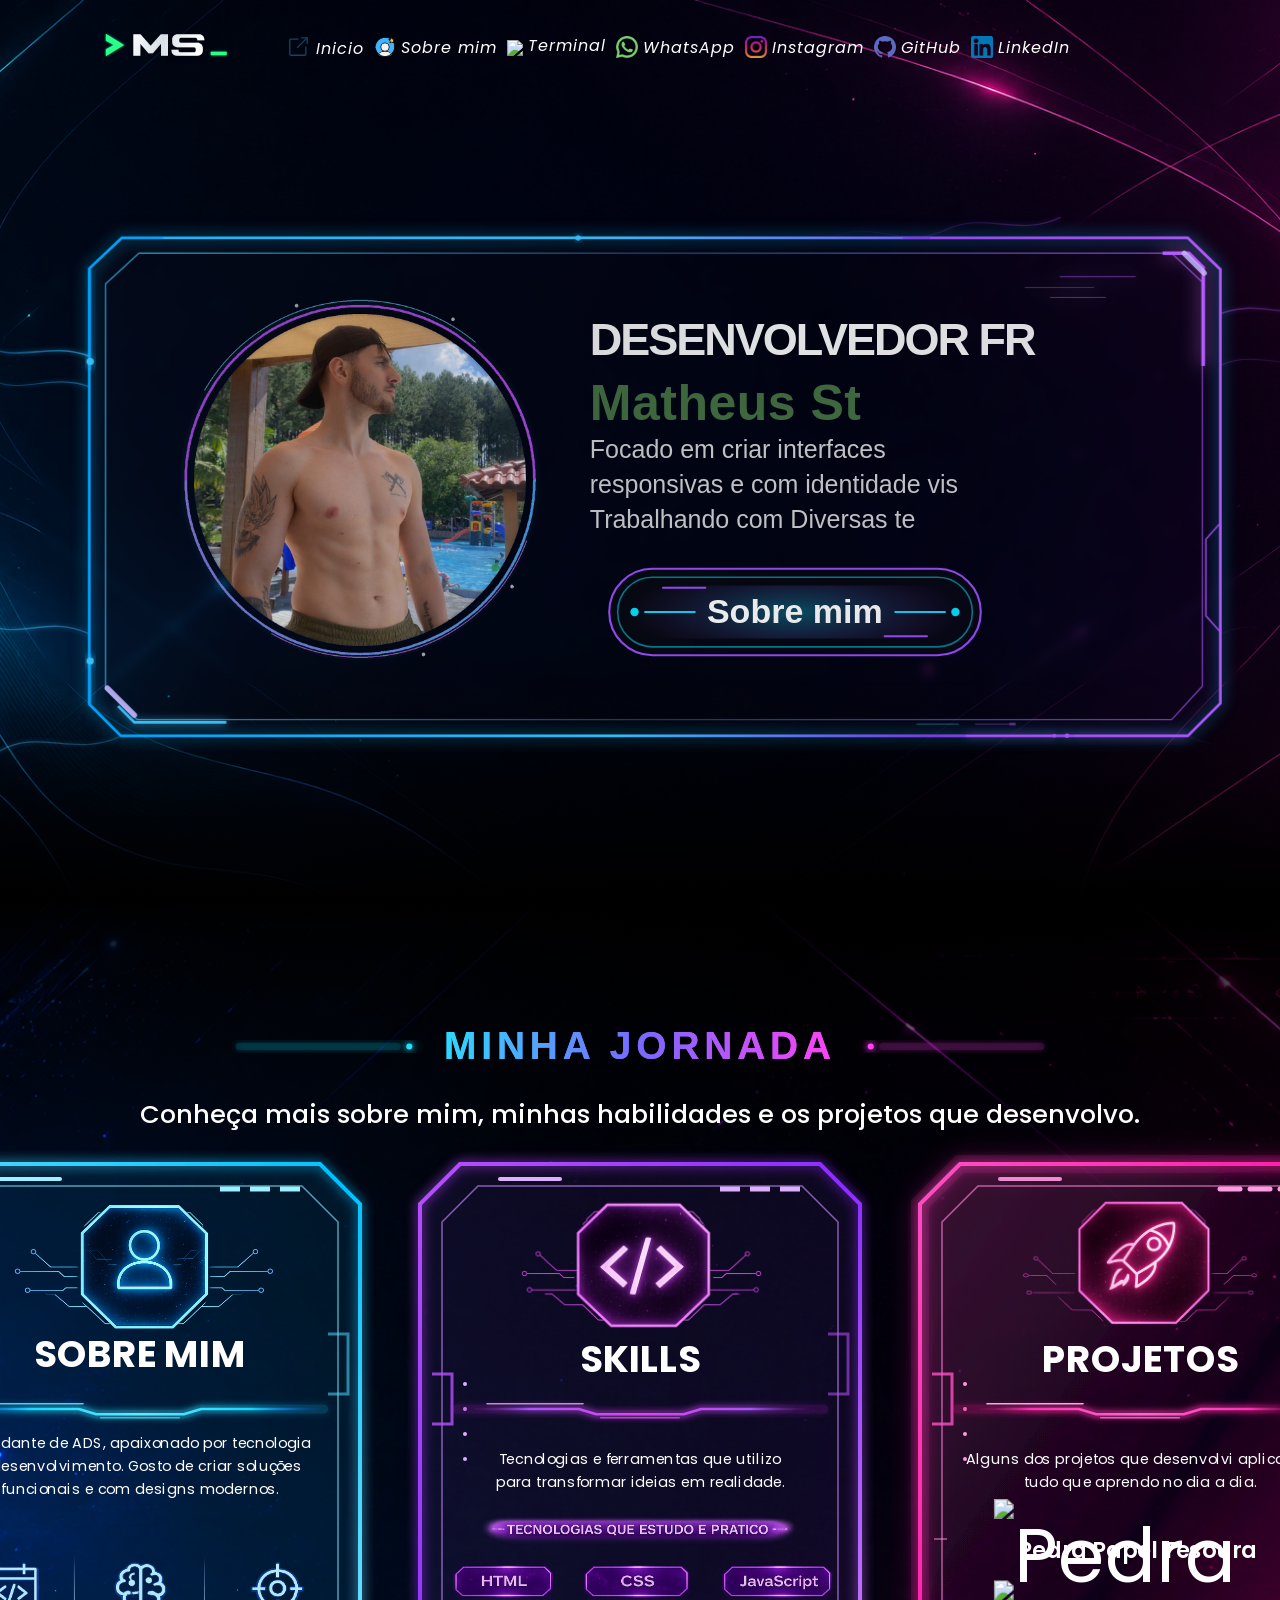
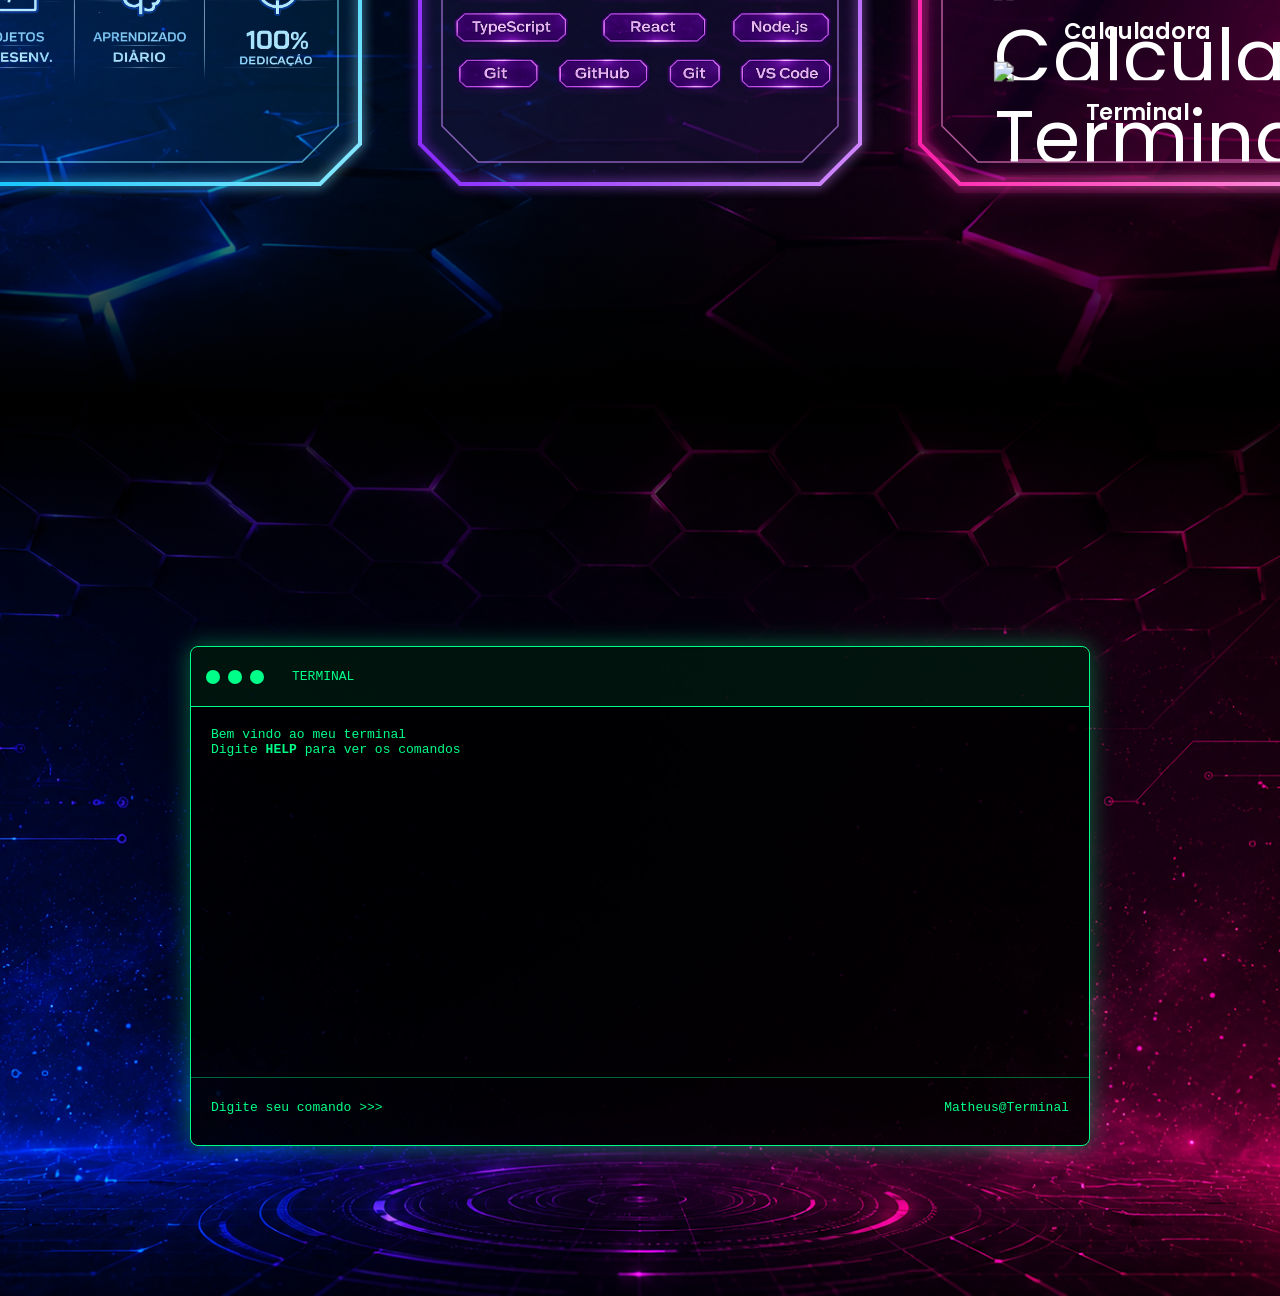
==== commit be1aff77: "refactor: reorganizei o @media para melhor funcionamento" ====
--- a/index.html
+++ b/index.html
@@ -23,12 +23,13 @@
       <nav>
          <div class="navbarconteudo">
           <ul>
-          <li><a href="#">Inicio <img src="assets/launch.svg" class="inicio"></a></li>
-          <li><a href="#section2">Sobre mim <img src="assets/person.svg" class="pessoa"></a></li>
-          <li><a href="https://wa.me/5551990151791?text=Olá%20Matheus!%0A%0AVi%20seu%20portfólio%20e%20gostaria%20de%20conversar%20sobre%20um%20projeto.">WhatsApp <img src="assets/whatsapp.png" class="whatsapp"></a></li>
-          <li><a href="https://www.instagram.com/math_stevan/">Instagram <img src="assets/instagram.png" class="instagram"></a></li>
-          <li><a href="https://github.com/mathstevan-dev">GitHub <img src="assets/github.png" class="git"></a></li>
-          <li><a href="https://www.linkedin.com/in/matheus-stevan-001868403/?skipRedirect=true">LinkedIn <img src="assets/linkedin.png" class="linkedin"></a></li>
+          <li><a href="#"><img src="assets/launch.svg" class="inicio">Inicio</a></li>
+          <li><a href="#sobre"><img src="assets/person.svg" class="sobre">Sobre mim</a></li>
+          <li><a href="#terminalConteudo"><img src="assets/terminal.svg" class="terminalicon">Terminal</a></li>
+          <li><a href="https://wa.me/5551990151791?text=Olá%20Matheus!%0A%0AVi%20seu%20portfólio%20e%20gostaria%20de%20conversar%20sobre%20um%20projeto."><img src="assets/whatsapp.png" class="whatsapp">WhatsApp</a></li>
+          <li><a href="https://www.instagram.com/math_stevan/"><img src="assets/instagram.png" class="instagram">Instagram</a></li>
+          <li><a href="https://github.com/mathstevan-dev"><img src="assets/github.png" class="git">GitHub</a></li>
+          <li><a href="https://www.linkedin.com/in/matheus-stevan-001868403/?skipRedirect=true"><img src="assets/linkedin.png" class="linkedin">LinkedIn</a></li>
         </ul>
         </div>
       </nav>
@@ -51,7 +52,7 @@
         <p class="texto-3">Trabalhando com HTML, CSS, JavaScript.</p>
       </div>
       <div class="botoes">
-        <button class="botaohud"><a href="#section2">Sobre mim</a></button>
+        <a href="#sobre" class="botaohud">Sobre mim</a>
       </div>
     </div>
   </div>
@@ -59,10 +60,9 @@
 
     <!-- Sessão 2 -->
 
-    <section id="section2" class="secao2">
-      <img src="assets/titulo_h1.svg " class="tituloh1 revelar">
-      <h2 revelar> Conheça mais sobre mim, minhas habilidades e os
-        projetos que desenvolvo.
+    <section id="sobre" class="secao2">
+      <img src="assets/titulo_h1.svg" class="tituloh1 revelar">
+      <h2 class="revelar"> Conheça mais sobre mim, minhas habilidades e os projetos que desenvolvo.
       </h2>
      <div class="conteudo2">
       <div class="cards">
@@ -71,8 +71,7 @@
         <img src="assets/linha-neon-azul.svg" class="linhaazul">
         <img src="assets/sobremim.png" class="sobremim">
         <h3>SOBRE MIM</h3>
-        <p>Apaixonado por tecnologia e desenvolvimento. <br> 
-          Gosto de criar soluções funcionais <br>e com designs modernos.</p>
+        <p>Estudante de ADS, apaixonado por tecnologia<br> e desenvolvimento. Gosto de criar soluções <br>funcionais e com designs modernos.</p>
       </div>
       <div class="cardskills revelar-card">
         <img src="assets/iconeskills.png" class="iconeskills">
@@ -85,21 +84,54 @@
       <div class="cardprojetos revelar-card">
         <img src="assets/iconeprojetos.png" class="iconeprojetos">
         <img src="assets/linha-neon-rosa.svg" class="linharosa">
-        <img src="assets/emconstruçao.png" class=" emconstrucao">
         <h3>PROJETOS</h3>
         <p>Alguns dos projetos que desenvolvi
           aplicando <br>tudo que aprendo no dia a dia.</p>
+           <a href="/projetos/pedra-papel-tesoura.html"               class="botaoproj1">
+              <img src="assets/botao-projetos.svg" 
+                 alt="Pedra Papel Tesoura">
+                <span>Pedra Papel Tesoura</span> 
+             </a>
+            <a href="/projetos/calculadora.html" class="botaoproj2">
+                <img src="assets/botao-projetos.svg" 
+                  alt="Calculadora">
+                  <span>Calculadora</span>
+             </a>
+            <a href="#terminalConteudo" class="botaoproj3">
+                <img src="assets/botao-projetos.svg" 
+                  alt="Terminal">
+                  <span>Terminal</span>
+             </a>
         </div>
       </div>
-
     </section>
     
 
       <!-- Sessão 3 -->
 
     <Section class="secao3">
-      <div class="">
+
+      <div class="terminal">
+
+      <div class="terminal-topo">
+        <span></span>
+        <span></span>
+        <span></span>
+        <p>TERMINAL</p>
       </div>
+
+      <div class="terminal-conteudo" id="terminalConteudo">
+        <p>Bem vindo ao meu terminal</p>
+        <p>Digite <strong>HELP</strong> para ver os comandos</p>
+      </div>
+
+      <div class="terminal-input">
+        <span> Digite seu comando >>></span>
+        <input type="text" id="comandoInput" />
+        <p>Matheus@Terminal</p>
+      </div>
+
+    </div>
     </section>
     <script src="script.js"></script>
   </body>
--- a/style.css
+++ b/style.css
@@ -1,5 +1,5 @@
 /* =========================
-   1. RESET / BASE
+  RESET / BASE
 ========================= */
 
 * {
@@ -40,7 +40,7 @@
 }
 
 /* =========================
-   2. CABEÇALHO / NAVBAR
+  CABEÇALHO / NAVBAR
 ========================= */
 
 header {
@@ -67,7 +67,7 @@
 .navbarconteudo {
   position: relative;
   z-index: 2;
-  width: min(90vw, 900px);
+  width: min(90vw, 1020px);
   height: 80px;
   display: flex;
   align-items: center;
@@ -101,24 +101,27 @@
   transition: 0.8s;
 }
 
-
 /* =========================
-   3. ÍCONES DA NAVBAR
+  ÍCONES DA NAVBAR
 ========================= */
 
-.inicio,
-.pessoa,
+.inicio{
+  width: 25px;
+  transform: translateY(5px) translateX(-5px);
+}
+.sobre,
+.terminalicon,
 .whatsapp,
 .instagram,
 .git,
 .linkedin {
-  width: 20px;
-  transform: translateY(5px) translateX(5px);
+  width: 22px;
+  transform: translateY(5px) translateX(-5px);
 }
 
 
 /* =========================
-   4. LOGO
+  LOGO
 ========================= */
 
 .logo {
@@ -147,7 +150,7 @@
 
 
 /* =========================
-   5. SEÇÃO 1
+  SEÇÃO 1
 ========================= */
 
 .secao1 {
@@ -217,7 +220,7 @@
 
 
 /* =========================
-   6. TEXTO DA SEÇÃO 1
+  TEXTO DA SEÇÃO 1
 ========================= */
 
 .iniciotxt {
@@ -263,7 +266,7 @@
 
 
 /* =========================
-   7. BOTÕES
+  BOTÕES
 ========================= */
 
 .botoes {
@@ -273,7 +276,7 @@
   margin-left: 0;
 }
 
-.botoes .botaohud {
+.botaohud {
   width: 380px;
   height: 100px;
   display: flex;
@@ -291,7 +294,7 @@
   font-weight: bold;
   white-space: nowrap;
   cursor: pointer;
-  transform: translateX(-15px);
+
   animation:
     aparecerBaixo 3.9s ease forwards,
     glowBotao 2.5s ease-in-out infinite;
@@ -305,9 +308,13 @@
   transition: 1.2s;
 }
 
+.botaohud:active  {
+  transform:scale(0.90)!important;
+}
+
 
 /* =========================
-   8. SEÇÃO 2
+  SEÇÃO 2
 ========================= */
 
 .secao2 {
@@ -467,11 +474,127 @@
   width: 350px;
 }
 
-.emconstrucao {
-  position: absolute;
-  top: 310px;
-  align-self: center;
-  width: 370px;
+.botaoproj1 {
+  position: absolute;
+  top: 320px;
+  display: inline-block;
+  width: 230px;
+  height: 80px;
+  margin: 0 auto;
+  transform: translateX(53px);
+}
+
+.botaoproj1:hover {
+    color: #ffffff;
+  filter:
+    drop-shadow(0 0 5px #ff00f241)
+    drop-shadow(0 0 5px #ff00f2);
+  transition: 1.2s;
+}
+
+.botaoproj1:active {
+  transform: translateX(53px) translateY(5px) scale(0.90);
+}
+
+.botaoproj1 img {
+  width: 100%;
+  height: 100%;
+  display: block;
+}
+
+.botaoproj1 span {
+  position: absolute;
+  inset: 0;
+  display: flex;
+  align-items: center;
+  justify-content: center;
+  color: white;
+  font-family: Poppins, sans-serif;
+  font-size: 18px;
+  font-weight: 600;
+  pointer-events: none;
+}
+
+.botaoproj2 {
+  position: absolute;
+  top: 420px;
+  display: inline-block;
+  width: 230px;
+  height: 80px;
+  margin: 0 auto;
+  transform: translateX(53px) translateY(-35px);
+}
+
+.botaoproj2:hover {
+    color: #ffffff;
+  filter:
+    drop-shadow(0 0 5px #ff00f241)
+    drop-shadow(0 0 5px #ff00f2);
+  transition: 1.2s;
+}
+
+.botaoproj2:active {
+  transform: translateX(53px) translateY(-30px) scale(0.90);
+}
+
+.botaoproj2 img {
+  width: 100%;
+  height: 100%;
+  display: block;
+}
+
+.botaoproj2 span {
+  position: absolute;
+  inset: 0;
+  display: flex;
+  align-items: center;
+  justify-content: center;
+  color: white;
+  font-family: Poppins, sans-serif;
+  font-size: 18px;
+  font-weight: 600;
+  pointer-events: none;
+}
+
+.botaoproj3 {
+  position: absolute;
+  top: 520px;
+  display: inline-block;
+  width: 230px;
+  height: 80px;
+  margin: 0 auto;
+  transform: translateX(53px) translateY(-70px);
+}
+
+.botaoproj3:hover {
+    color: #ffffff;
+  filter:
+    drop-shadow(0 0 5px #ff00f241)
+    drop-shadow(0 0 5px #ff00f2);
+  transition: 1.2s;
+}
+
+.botaoproj3:active {
+  transform: translateX(53px) translateY(-65px) scale(0.90);
+}
+
+.botaoproj3 img {
+  width: 100%;
+  height: 100%;
+  display: block;
+}
+
+.botaoproj3 span {
+  position: absolute;
+  inset: 0;
+  display: flex;
+  align-items: center;
+  justify-content: center;
+  color: white;
+  font-family: Poppins, sans-serif;
+  font-size: 18px;
+  font-weight: 600;
+  pointer-events: none;
 }
 
 .cards h3{
@@ -510,7 +633,7 @@
 }
 
 /* =========================
-   . SEÇÃO 3
+  SEÇÃO 3
 ========================= */
 
 .secao3 {
@@ -533,8 +656,69 @@
   overflow: hidden;
 }
 
+.terminal {
+  width: min(900px, 90%);
+  height: 500px;
+  background: rgba(0, 0, 0, 0.85);
+  border: 1px solid #00ff88;
+  box-shadow: 0 0 25px rgba(0, 255, 136, 0.4);
+  border-radius: 8px;
+  overflow: hidden;
+  font-family: monospace;
+}
+
+.terminal-topo {
+  height: 60px;
+  display: flex;
+  align-items: center;
+  gap: 8px;
+  padding: 0 15px;
+  border-bottom: 1px solid #00ff88;
+  background: rgba(0, 255, 136, 0.08);
+}
+
+.terminal-topo span {
+  width: 14px;
+  height: 14px;
+  border-radius: 50%;
+  background-color: #00ff88;
+}
+
+.terminal-topo p {
+  margin-left: 20px;
+  color: #00ff88;
+}
+
+.terminal-conteudo {
+  height: 370px;
+  padding: 20px;
+  color: #00ff88;
+  overflow-y: auto;
+}
+
+.terminal-input {
+  height: 60px;
+  display: flex;
+  align-items: center;
+  gap: 8px;
+  padding: 0 20px;
+  border-top: 1px solid rgba(0, 255, 136, 0.4);
+  color: #00ff88;
+}
+
+.terminal-input input {
+  flex: 1;
+  background: transparent;
+  border: none;
+  outline: none;
+  color: #77f488f5;
+  font-family: monospace;
+  font-size: 22px;
+}
+
+
 /* =========================
-   9. ANIMAÇÕES
+  ANIMAÇÕES
 ========================= */
 
 @keyframes aparecerEsquerda {
@@ -614,119 +798,272 @@
 
 
 /* =========================
-   10. RESPONSIVO / TELEFONE
+  RESPONSIVO / TELEFONE
 ========================= */
 
 @media (max-width: 768px) {
+
+  body {
+    overflow-x: hidden;
+  }
+
+  /* NAVBAR */
+
+  .navbarconteudo {
+    width: min(380px, 95vw);
+    height: 150px;
+    background-size: 100% 100%;
+    transform: translateY(100px)translateX(-40px);
+    padding: 20px;
+  }
+  
+  header ul {
+    justify-content: center;
+    flex-wrap: wrap;
+    gap: 8px 12px;
+  }
+
+  .logo {
+  transform: translateX(150px);
+  }
+
+  /* SEÇÃO 1 */
+
   .secao1 {
+    min-height: 100vh;
+    height: auto;
+    padding: 250px 20px 80px;
+  }
+
+  .conteudo {
+    flex-direction: column;
+    gap: 40px;
+    text-align: center;
+  }
+
+  .perfil {
+    width: 220px;
+    height: 220px;
+    overflow: visible;
+  }
+
+  .foto {
+    width: 100%;
+    height: 100%;
+  }
+
+  .moldura {
+    width: 100%;
+    height: 100%;
+    transform: scale(3.3) !important;
+  }
+
+  .info {
+    width: 100%;
+    max-width: 100%;
+    align-items: center;
+  }
+
+  .iniciotxt {
+    width: 100%;
+    transform: none;
+    text-align: center;
+  }
+
+  .iniciotxt h1 {
+    min-width: 0;
+    white-space: normal;
+    font-size: 42px;
+    line-height: 1;
+  }
+
+  .iniciotxt h2 {
+    font-size: 30px;
+  }
+
+  .iniciotxt p {
+    white-space: normal;
+    font-size: 20px;
+    line-height: 1.5;
+  }
+
+  .botoes {
+    width: 100%;
+    justify-content: center;
+  }
+
+  .botaohud {
+    width: 280px;
+    height: 80px;
+    font-size: 28px;
+  }
+
+  /* SEÇÃO 2 */
+
+  .secao2 {
     height: auto;
     min-height: 100vh;
-
-    overflow: visible;
-    padding: 90px 20px 40px;
-  }
-
-  .conteudo {
-    flex-direction: column;
-    gap: 25px;
+    padding: 80px 20px;
+  }
+
+  .tituloh1 {
+    width: min(400px, 95vw);
+    margin-top: 170px;
+  }
+
+  .secao2 h2 {
     text-align: center;
   }
 
-  .perfil {
-    width: clamp(180px, 40vw, 200px);
-  }
-
-  .moldura {
-    transform: scale(3);
-  }
-
-  .info {
-    align-items: center;
-    max-width: 100%;
-  }
-
-  .iniciotxt h1 {
-    font-size: clamp(32px, 7vw, 55px);
-  }
-
-  .iniciotxt h2 {
-    font-size: clamp(24px, 7vw, 40px);
-  }
-
-  .iniciotxt p {
-    font-size: clamp(16px, 5vw, 24px);
-  }
-
   .cards {
-  display: flex;
-  gap: 6px;
-  flex-wrap: wrap;
-  flex-direction: row;
-  }
-  .card {
-  display: flex;
-  gap: 0px;
-  flex-wrap: wrap;
-  width: 200px;
-  height: 300px;
-  border: 2px solid cyan;
-  }
-
-  .card h3{
-  font-size: 30px
-  }
-
-  .card p{
-  font-size: 15px;
-  }
-
-  .botoes {
+    display: flex;
     flex-direction: column;
     align-items: center;
+    gap: 50px;
+    transform: none;
+  }
+
+  .cardsobre,
+  .cardskills,
+  .cardprojetos {
+    width: min(30px, 92vw);
+    min-height: 550px;
+    transform: none;
+  }
+
+  .revelar-card,
+  .revelar-card.ativo {
+    transform: none;
+  }
+
+  /* SEÇÃO 3 */
+
+  .secao3 {
+    padding: 80px 20px;
+    height: auto;
+    min-height: 100vh;
+  }
+
+  .terminal {
     width: 100%;
-  }
-
-  .botoes button {
-    width: min(280px, 100%);
-  }
-
-  header {
-    padding: 0 2%;
-  }
-
-  header ul {
-    gap: 7px;
-    padding: 1px;
-    flex-wrap: wrap;
-    justify-content: center;
-  }
-
-  header ul li a {
-    font-size: 14px;
-  }
-
-  .logo img {
-    width: 120px;
-  }
-
-  .navbarconteudo {
+    height: 500px;
+  }
+
+  .terminal-input input {
+    font-size: 12px;
+  }
+
+  .secao1 {
+    position: relative;
+    z-index: 1;
+    overflow: hidden;
+  }
+
+  .secao2 {
+    position: relative;
     z-index: 2;
-    width: 500px;
-    height: 100px;
-    display: flex;
-    align-items: center;
-    justify-content: center;
-    padding: 0 23px;
-  }
-
-  .inicio,
-  .pessoa,
-  .whatsapp,
-  .instagram,
-  .git,
-  .linkedin {
-    width: 15px;
-  }
-}
-
-
+    overflow: hidden;
+    margin-top: 0;
+  }
+
+  .cardsobre,
+  .cardskills,
+  .cardprojetos {
+    position: relative;
+    overflow: hidden;
+  }
+
+  .botaoproj1,
+  .botaoproj2,
+  .botaoproj3 {
+    position: relative;
+    top: auto;
+    left: auto;
+    display: block;
+    margin: 10px auto;
+    transform: none !important;
+  }
+
+   .secao2 {
+    padding: 50px 18px 90px;
+    gap: 0px;
+  }
+
+  .cards {
+    gap: 0px;
+  }
+
+  .cardsobre,
+  .cardskills,
+  .cardprojetos {
+    width: min(740px, 92vw);
+    min-height: 620px;
+    padding: 75px;
+    transform: none !important;
+  }
+
+  .cards h3 {
+    font-size: 30px;
+    margin-top: 0px;
+    line-height: 1;
+    transform: translateY(100px);
+  }
+
+  .cards p {
+    bottom: 30px;
+    font-size: 8px;
+    position: relative;
+    text-align: center;
+    transform: translateY(80px)scale(1.52);
+  }
+
+  .iconesobre,
+  .iconeskills,
+  .iconeprojetos {
+    width: 300px;
+    top: 70px;
+  }
+
+  .linhaazul,
+  .linharoxa,
+  .linharosa {
+    width: 320px;
+    top: 238px;
+  }
+
+  .sobremim,
+  .skills {
+    width: 310px;
+    top: 325px;
+  }
+
+  .botaoproj1,
+  .botaoproj2,
+  .botaoproj3 {
+    position: absolute;
+    left: 50%;
+    width: 220px;
+    height: 70px;
+    transform: translateX(-50%) !important;
+    margin: 0;
+  }
+
+  .botaoproj1 {
+    top: 320px;
+  }
+
+  .botaoproj2 {
+    top: 380px;
+  }
+
+  .botaoproj3 {
+    top: 440px;
+  }
+
+  .botaoproj1 span,
+  .botaoproj2 span,
+  .botaoproj3 span {
+    font-size: 19px;
+  }
+}
+
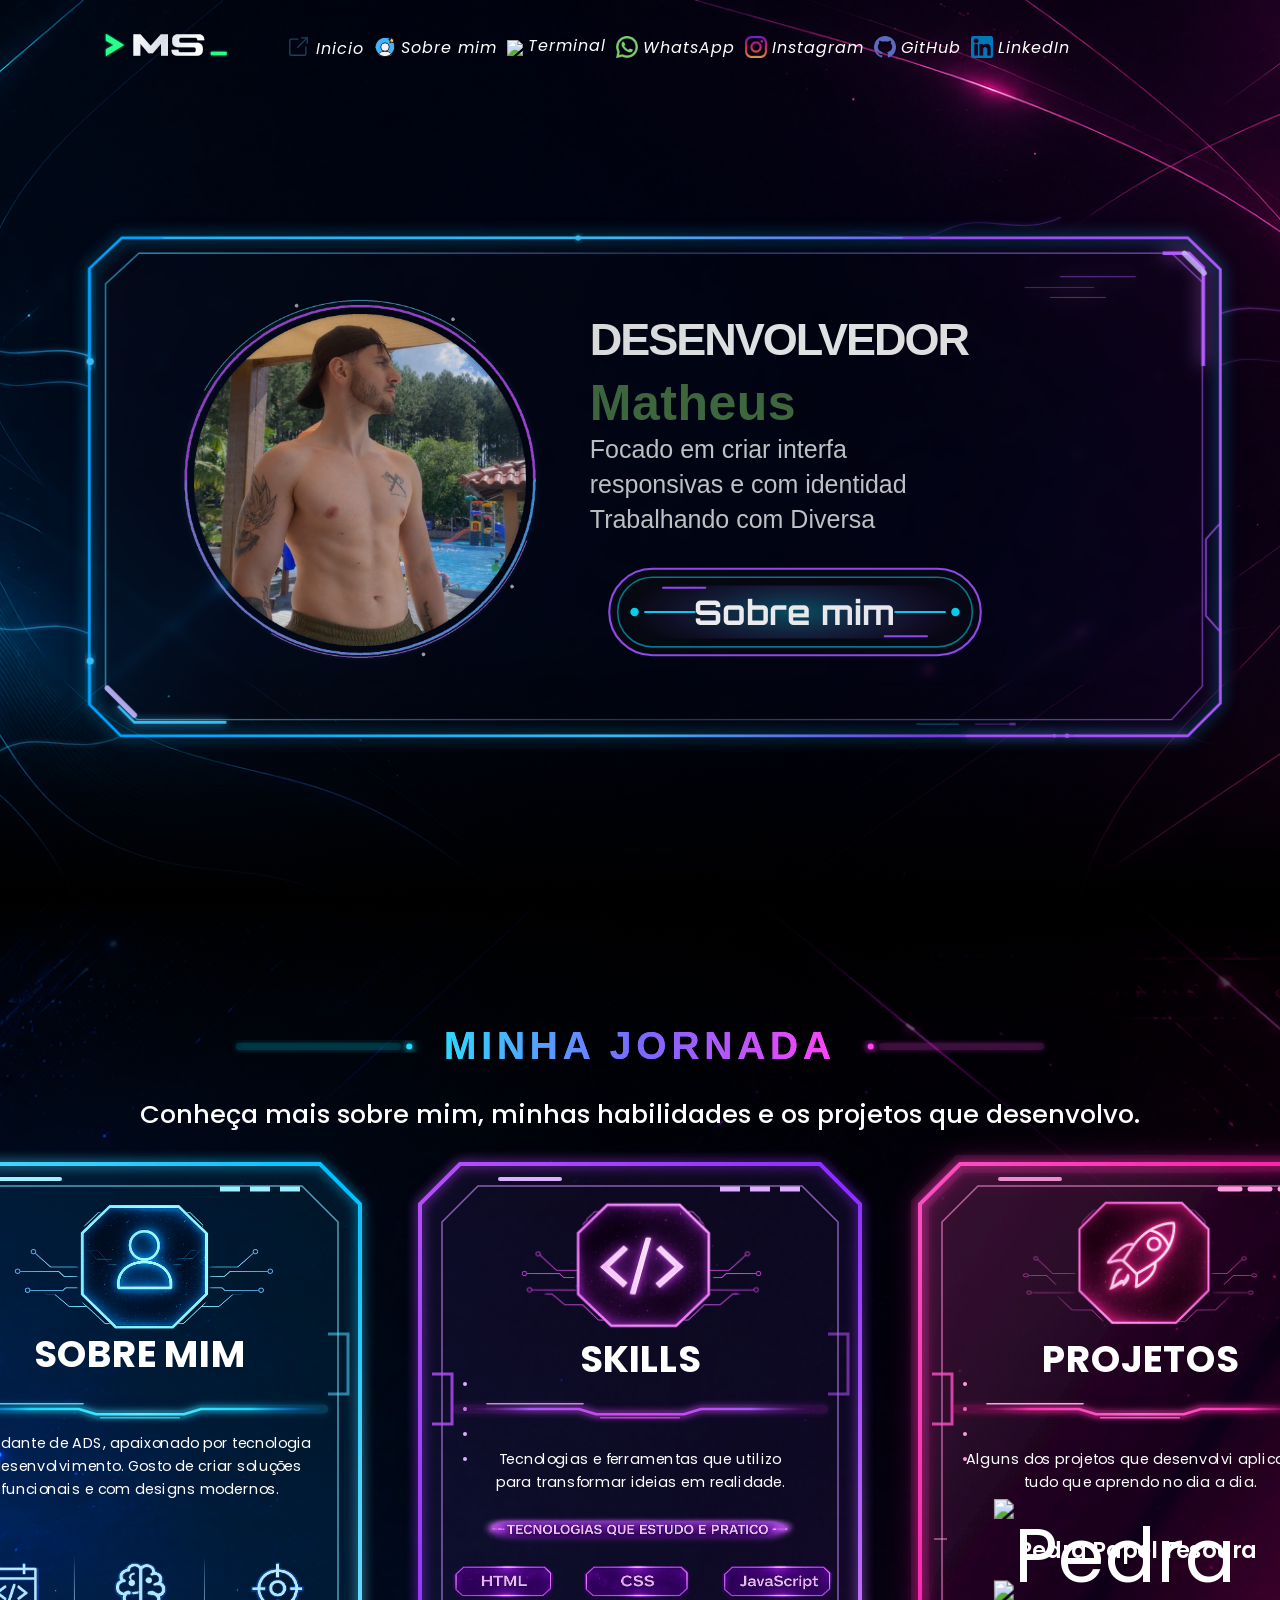
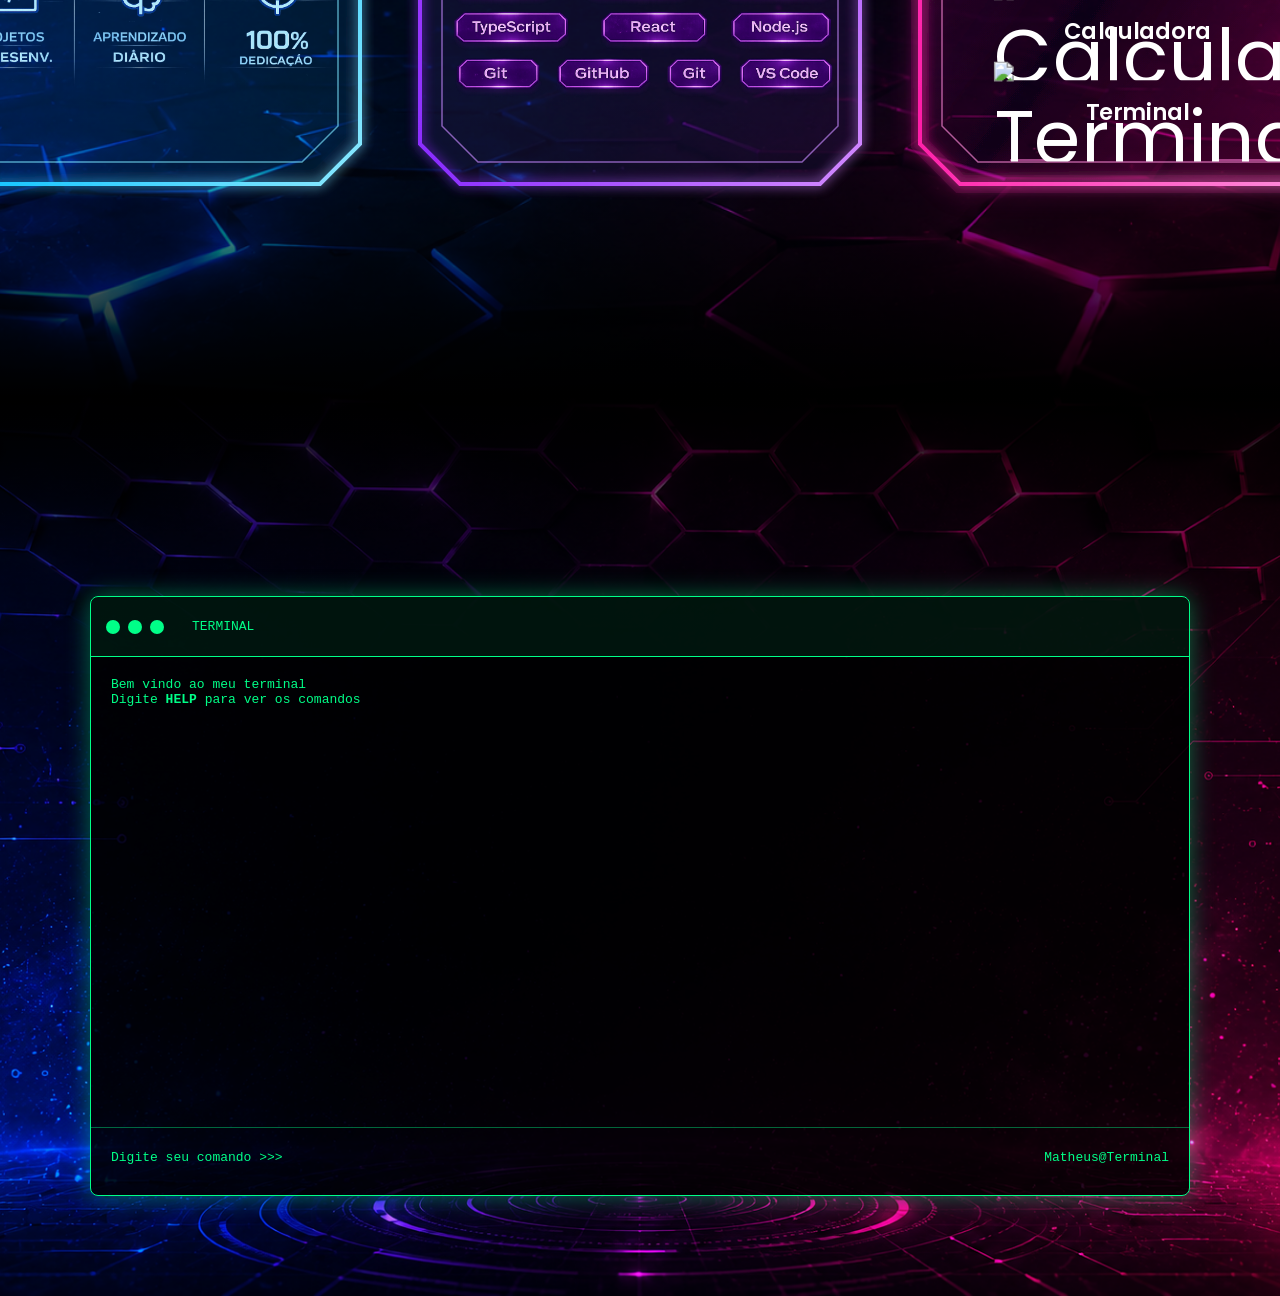
==== commit df2e58ec: "style: calculadora 30% feita" ====
--- a/index.html
+++ b/index.html
@@ -6,6 +6,7 @@
     <link rel="stylesheet" href="style.css" /> 
     <link rel="preconnect" href="https://fonts.googleapis.com" />
     <link rel="preconnect" href="https://fonts.gstatic.com" crossorigin />
+    <link href="https://fonts.googleapis.com/css2?family=Orbitron:wght@400;600;700;800&display=swap" rel="stylesheet">
     <link
       href="https://fonts.googleapis.com/css2?family=Poppins:ital,wght@0,100;0,200;0,300;0,400;0,500;0,600;0,700;0,800;0,900;1,100;1,200;1,300;1,400;1,500;1,600;1,700;1,800;1,900&display=swap"
       rel="stylesheet"
--- a/style.css
+++ b/style.css
@@ -485,7 +485,7 @@
 }
 
 .botaoproj1:hover {
-    color: #ffffff;
+  color: #ffffff;
   filter:
     drop-shadow(0 0 5px #ff00f241)
     drop-shadow(0 0 5px #ff00f2);
@@ -526,7 +526,7 @@
 }
 
 .botaoproj2:hover {
-    color: #ffffff;
+  color: #ffffff;
   filter:
     drop-shadow(0 0 5px #ff00f241)
     drop-shadow(0 0 5px #ff00f2);
@@ -567,7 +567,7 @@
 }
 
 .botaoproj3:hover {
-    color: #ffffff;
+  color: #ffffff;
   filter:
     drop-shadow(0 0 5px #ff00f241)
     drop-shadow(0 0 5px #ff00f2);
@@ -657,8 +657,8 @@
 }
 
 .terminal {
-  width: min(900px, 90%);
-  height: 500px;
+  width: min(1100px, 90%);
+  height: 600px;
   background: rgba(0, 0, 0, 0.85);
   border: 1px solid #00ff88;
   box-shadow: 0 0 25px rgba(0, 255, 136, 0.4);
@@ -690,7 +690,7 @@
 }
 
 .terminal-conteudo {
-  height: 370px;
+  height: 470px;
   padding: 20px;
   color: #00ff88;
   overflow-y: auto;
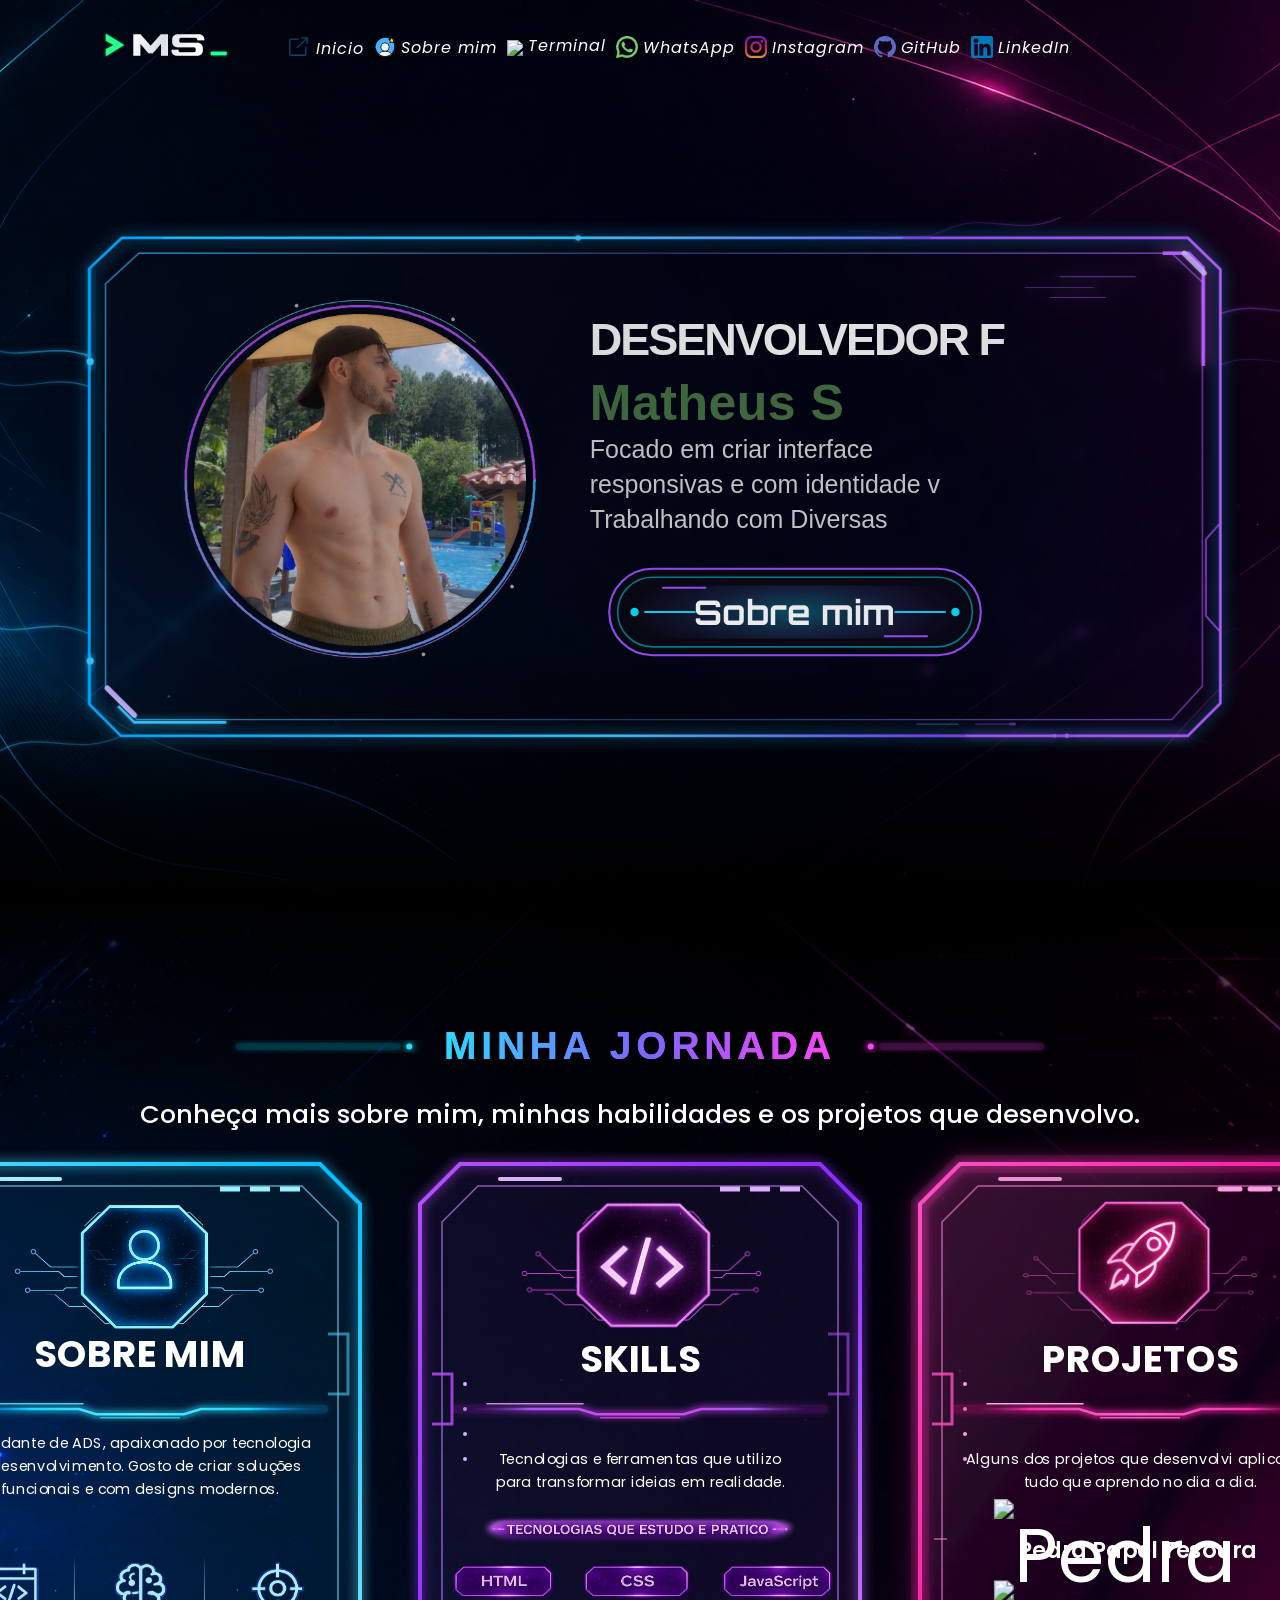
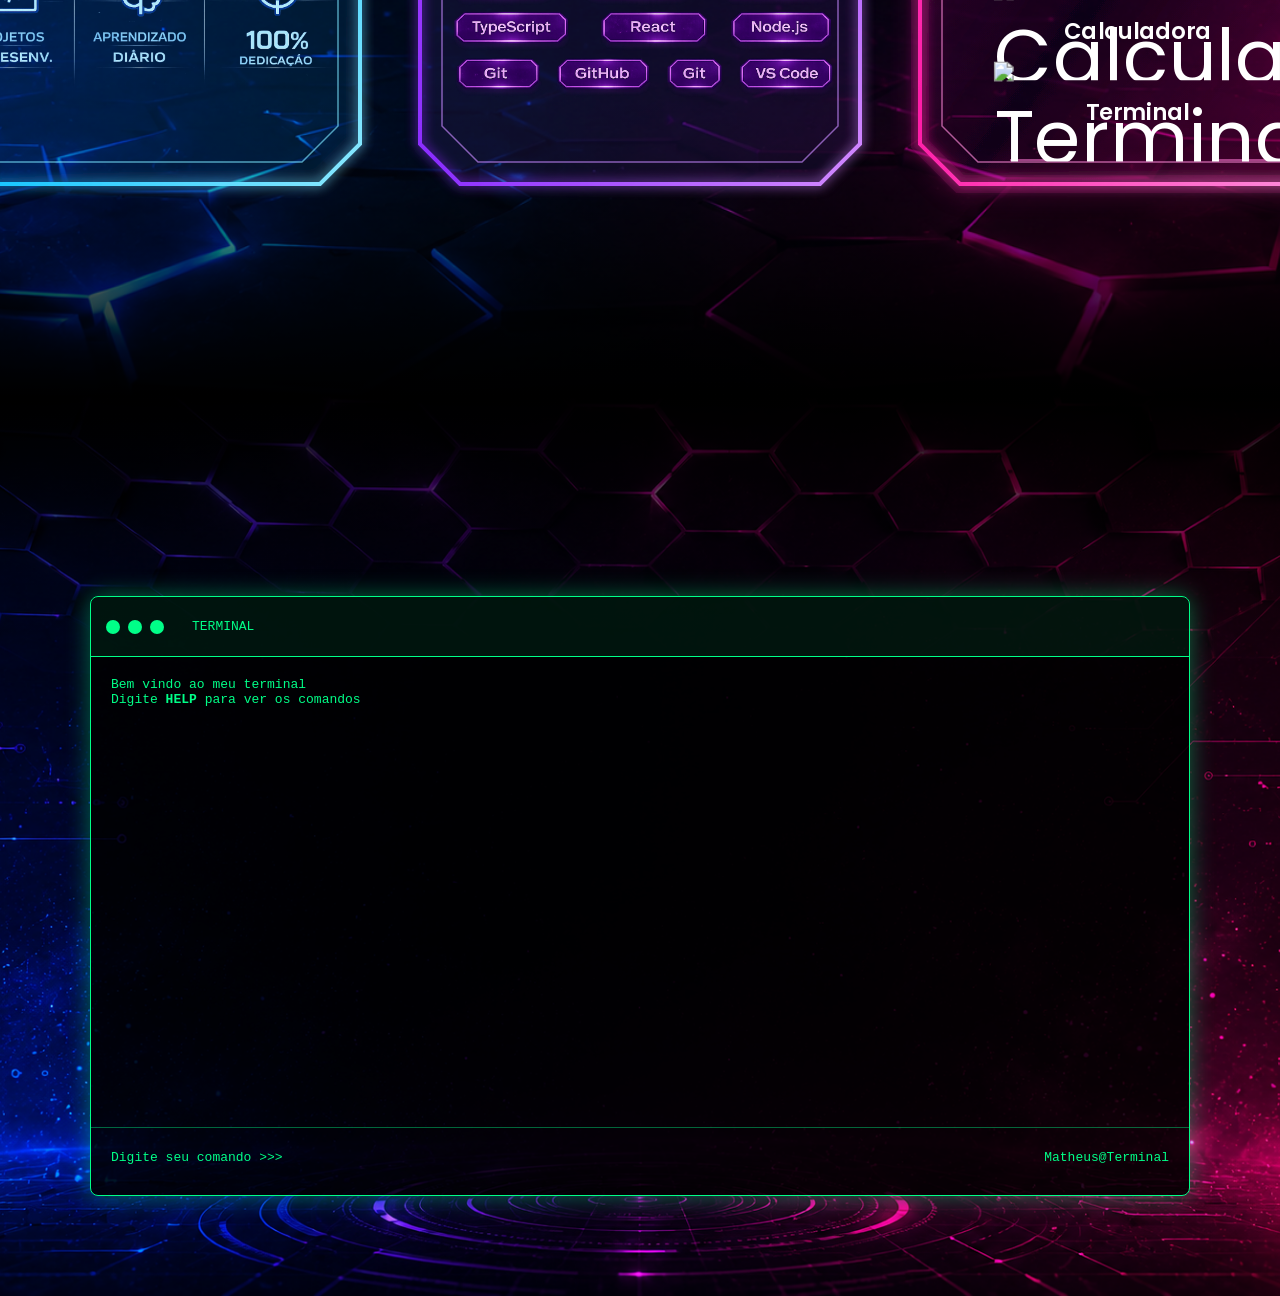
==== commit 1f8491fc: "style: calculadora visual pronto, fazer o javascript agora" ====
--- a/index.html
+++ b/index.html
@@ -14,7 +14,8 @@
     <link rel="preconnect" href="https://fonts.googleapis.com">
     <link rel="preconnect" href="https://fonts.gstatic.com" crossorigin>
     <link href="https://fonts.googleapis.com/css2?family=Playwrite+DE+SAS:wght@100..400&display=swap" rel="stylesheet">
-    <title>Portfólio</title>
+    <title>Matheus Stevan</title>
+    <link rel="icon" type="image/png" href="assets/M_neon_transparent.svg">
   </head>
   <body>
     <header>
@@ -53,7 +54,7 @@
         <p class="texto-3">Trabalhando com HTML, CSS, JavaScript.</p>
       </div>
       <div class="botoes">
-        <a href="#sobre" class="botaohud">Sobre mim</a>
+        <a href="#sobre" class="botaohud"><button>Sobre mim</button></a>
       </div>
     </div>
   </div>
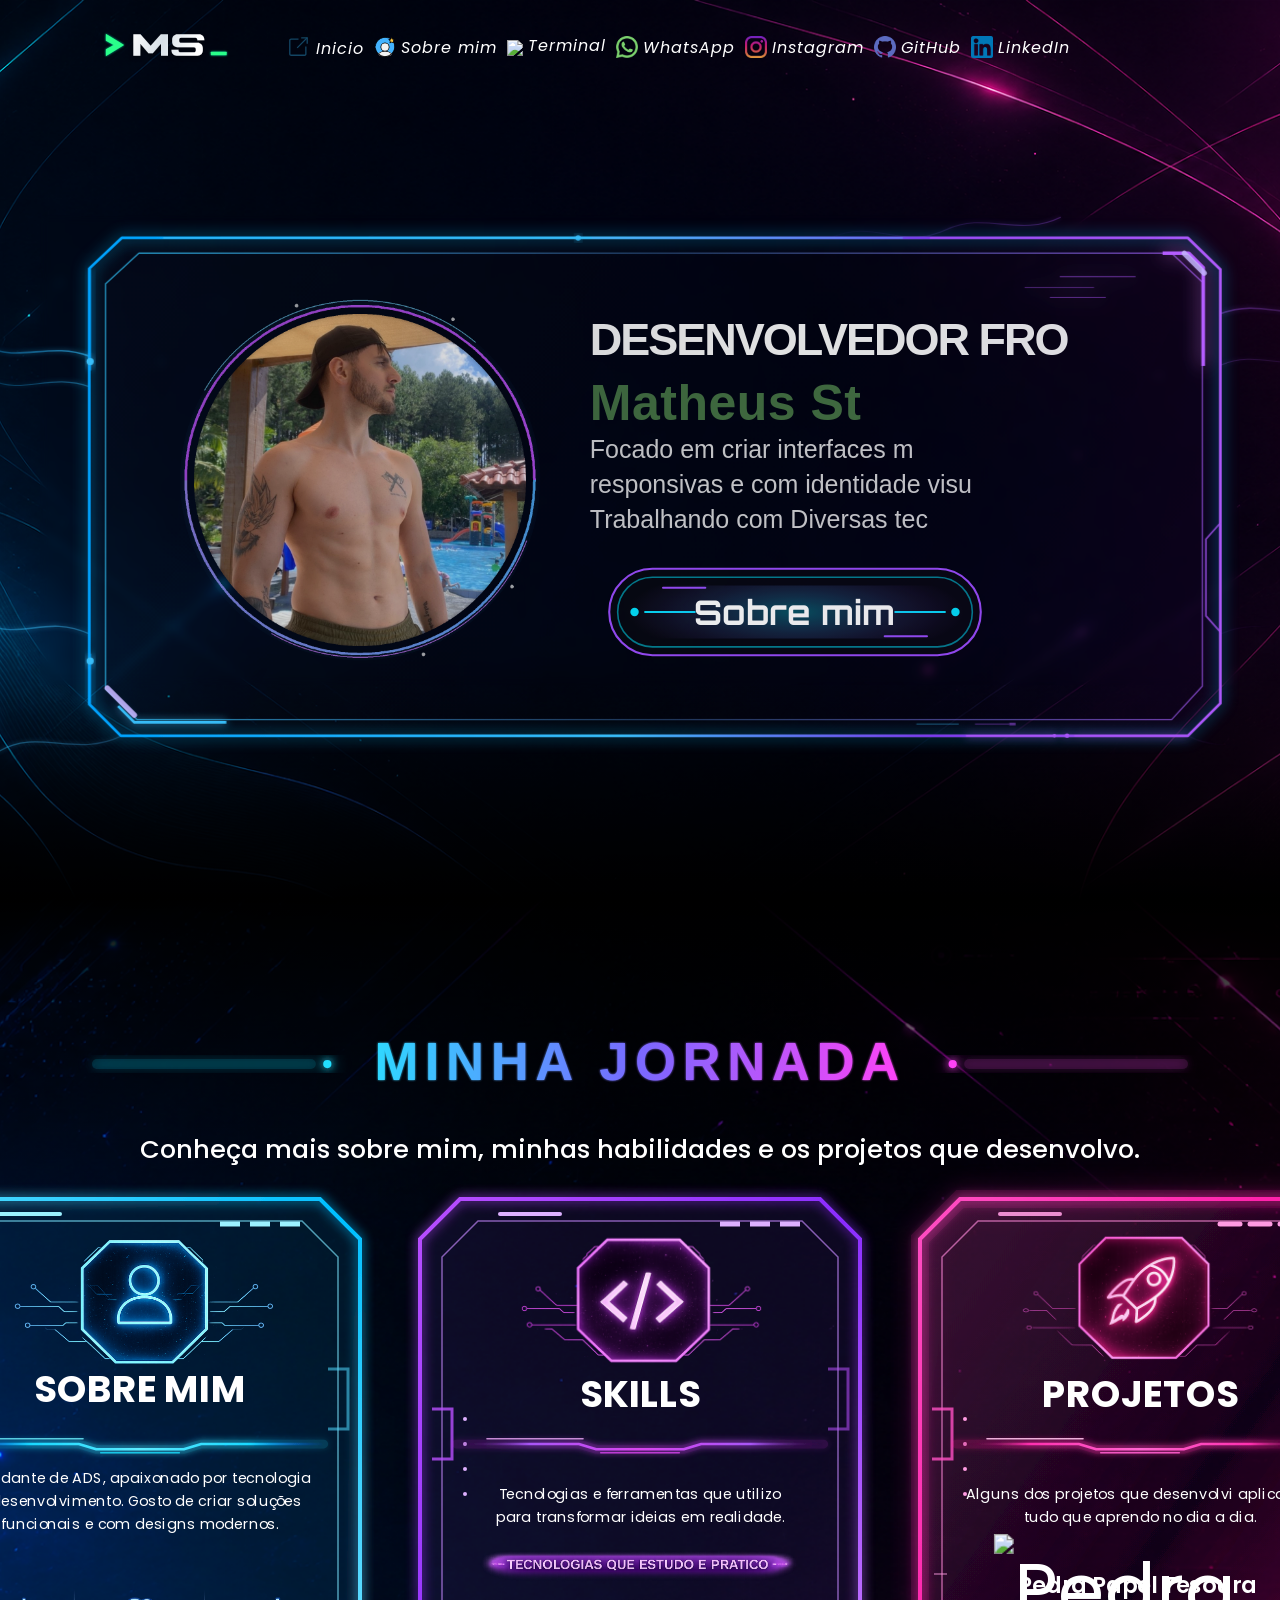
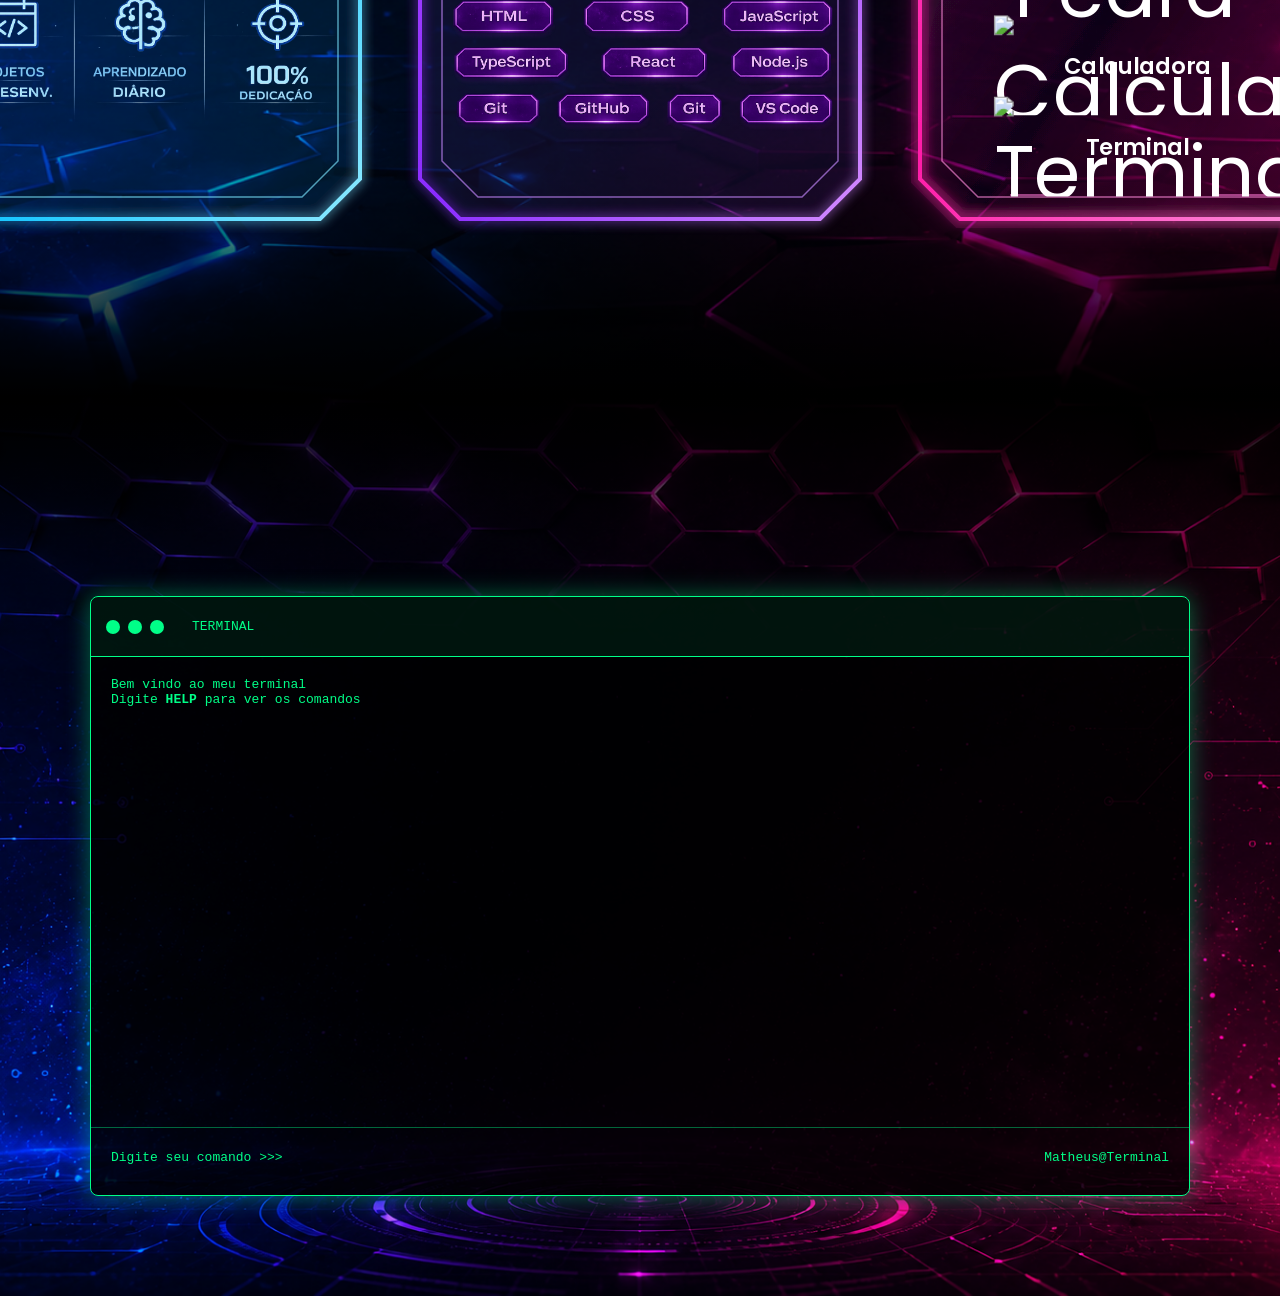
==== commit 423d0e97: "feat: funcionalidade javascript na calculadora/refactor: em algumas linhas de codigo" ====
--- a/index.html
+++ b/index.html
@@ -15,7 +15,7 @@
     <link rel="preconnect" href="https://fonts.gstatic.com" crossorigin>
     <link href="https://fonts.googleapis.com/css2?family=Playwrite+DE+SAS:wght@100..400&display=swap" rel="stylesheet">
     <title>Matheus Stevan</title>
-    <link rel="icon" type="image/png" href="assets/M_neon_transparent.svg">
+    <link rel="icon" type="image/png" href="assets/logoM.svg">
   </head>
   <body>
     <header>
@@ -26,7 +26,7 @@
          <div class="navbarconteudo">
           <ul>
           <li><a href="#"><img src="assets/launch.svg" class="inicio">Inicio</a></li>
-          <li><a href="#sobre"><img src="assets/person.svg" class="sobre">Sobre mim</a></li>
+          <li><a href="#scrollsobre"><img src="assets/person.svg" class="sobre">Sobre mim</a></li>
           <li><a href="#terminalConteudo"><img src="assets/terminal.svg" class="terminalicon">Terminal</a></li>
           <li><a href="https://wa.me/5551990151791?text=Olá%20Matheus!%0A%0AVi%20seu%20portfólio%20e%20gostaria%20de%20conversar%20sobre%20um%20projeto."><img src="assets/whatsapp.png" class="whatsapp">WhatsApp</a></li>
           <li><a href="https://www.instagram.com/math_stevan/"><img src="assets/instagram.png" class="instagram">Instagram</a></li>
@@ -54,7 +54,7 @@
         <p class="texto-3">Trabalhando com HTML, CSS, JavaScript.</p>
       </div>
       <div class="botoes">
-        <a href="#sobre" class="botaohud"><button>Sobre mim</button></a>
+        <a href="#scrollsobre" class="botaohud"><button>Sobre mim</button></a>
       </div>
     </div>
   </div>
@@ -63,13 +63,13 @@
     <!-- Sessão 2 -->
 
     <section id="sobre" class="secao2">
-      <img src="assets/titulo_h1.svg" class="tituloh1 revelar">
+      <img id="scrollsobre" src="assets/titulo_h1.svg" class="tituloh1 revelar">
       <h2 class="revelar"> Conheça mais sobre mim, minhas habilidades e os projetos que desenvolvo.
       </h2>
-     <div class="conteudo2">
+     <div  class="conteudo2">
       <div class="cards">
        <div class="cardsobre revelar-card">
-        <img src="assets/iconesobre.png" class="iconesobre">
+        <img  src="assets/iconesobre.png" class="iconesobre">
         <img src="assets/linha-neon-azul.svg" class="linhaazul">
         <img src="assets/sobremim.png" class="sobremim">
         <h3>SOBRE MIM</h3>
--- a/style.css
+++ b/style.css
@@ -353,7 +353,7 @@
 
 .tituloh1 {
   display: block;
-  width: 850px;
+  width: 2550px;
   max-width:90%;
   text-align: center;
   z-index: 5;
@@ -808,6 +808,10 @@
   }
 
   /* NAVBAR */
+  
+  header {
+    position:absolute;
+  }
 
   .navbarconteudo {
     width: min(380px, 95vw);
@@ -830,8 +834,8 @@
   /* SEÇÃO 1 */
 
   .secao1 {
-    min-height: 100vh;
-    height: auto;
+    height: 150vh;
+    width: auto;
     padding: 250px 20px 80px;
   }
 
@@ -898,7 +902,7 @@
     font-size: 28px;
   }
 
-  /* SEÇÃO 2 */
+ /* SEÇÃO 2 */
 
   .secao2 {
     height: auto;
@@ -934,23 +938,6 @@
   .revelar-card,
   .revelar-card.ativo {
     transform: none;
-  }
-
-  /* SEÇÃO 3 */
-
-  .secao3 {
-    padding: 80px 20px;
-    height: auto;
-    min-height: 100vh;
-  }
-
-  .terminal {
-    width: 100%;
-    height: 500px;
-  }
-
-  .terminal-input input {
-    font-size: 12px;
   }
 
   .secao1 {
@@ -984,7 +971,7 @@
     transform: none !important;
   }
 
-   .secao2 {
+  .secao2 {
     padding: 50px 18px 90px;
     gap: 0px;
   }
@@ -1014,7 +1001,7 @@
     font-size: 8px;
     position: relative;
     text-align: center;
-    transform: translateY(80px)scale(1.52);
+    transform: translateY(80px) scale(1.52);
   }
 
   .iconesobre,
@@ -1065,5 +1052,49 @@
   .botaoproj3 span {
     font-size: 19px;
   }
-}
-
+
+  /* SEÇÃO 3 */
+
+  .secao3 {
+    padding: 80px 20px;
+    height: auto;
+    min-height: 100vh;
+  }
+
+  .terminal {
+    width: 95vw;
+    height: 500px;
+  }
+
+  .terminal-topo {
+    height: 50px;
+    padding: 0 12px;
+  }
+
+  .terminal-topo span {
+    width: 12px;
+    height: 12px;
+  }
+
+  .terminal-topo p {
+    margin-left: 10px;
+    font-size: 0.9rem;
+  }
+
+  .terminal-conteudo {
+    height: 390px;
+    padding: 15px;
+    font-size: 0.95rem;
+  }
+
+  .terminal-input {
+    height: 60px;
+    padding: 0 15px;
+  }
+
+  .terminal-input input {
+    font-size: 18px;
+  }
+
+}
+
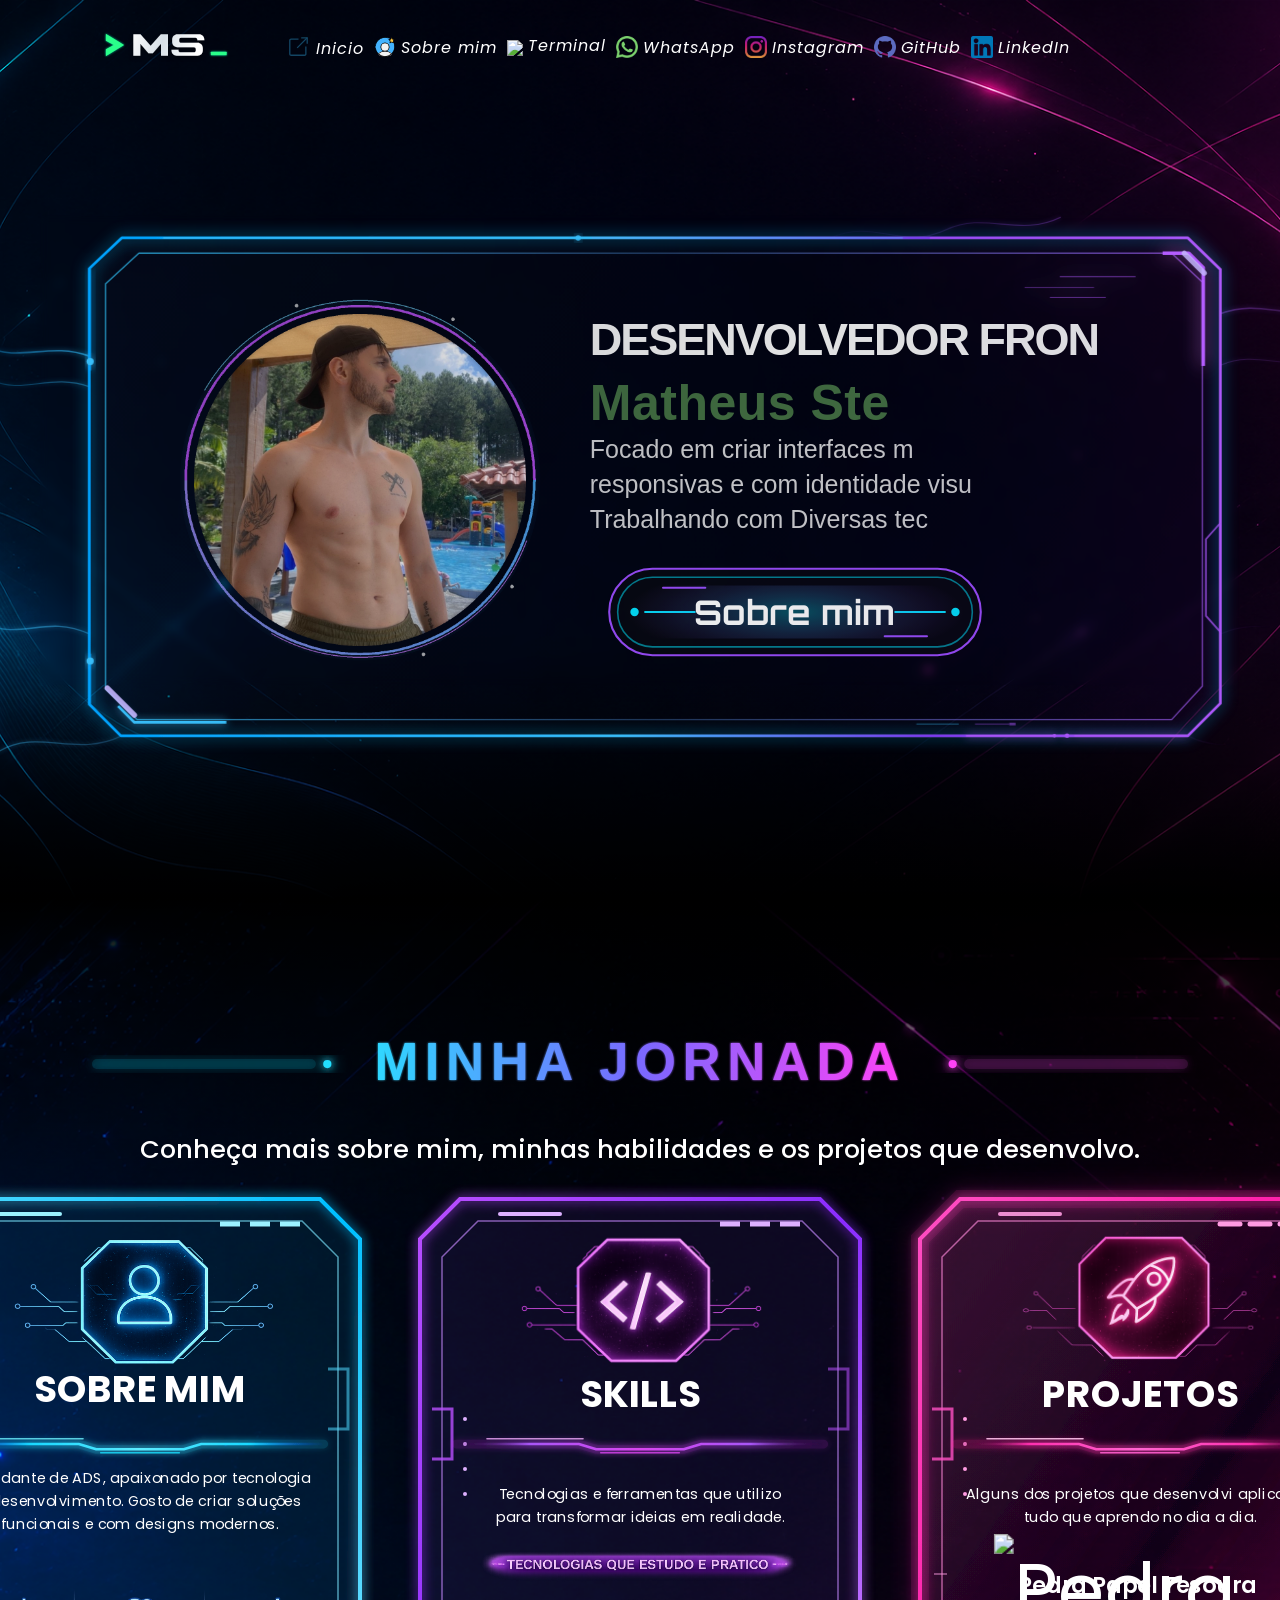
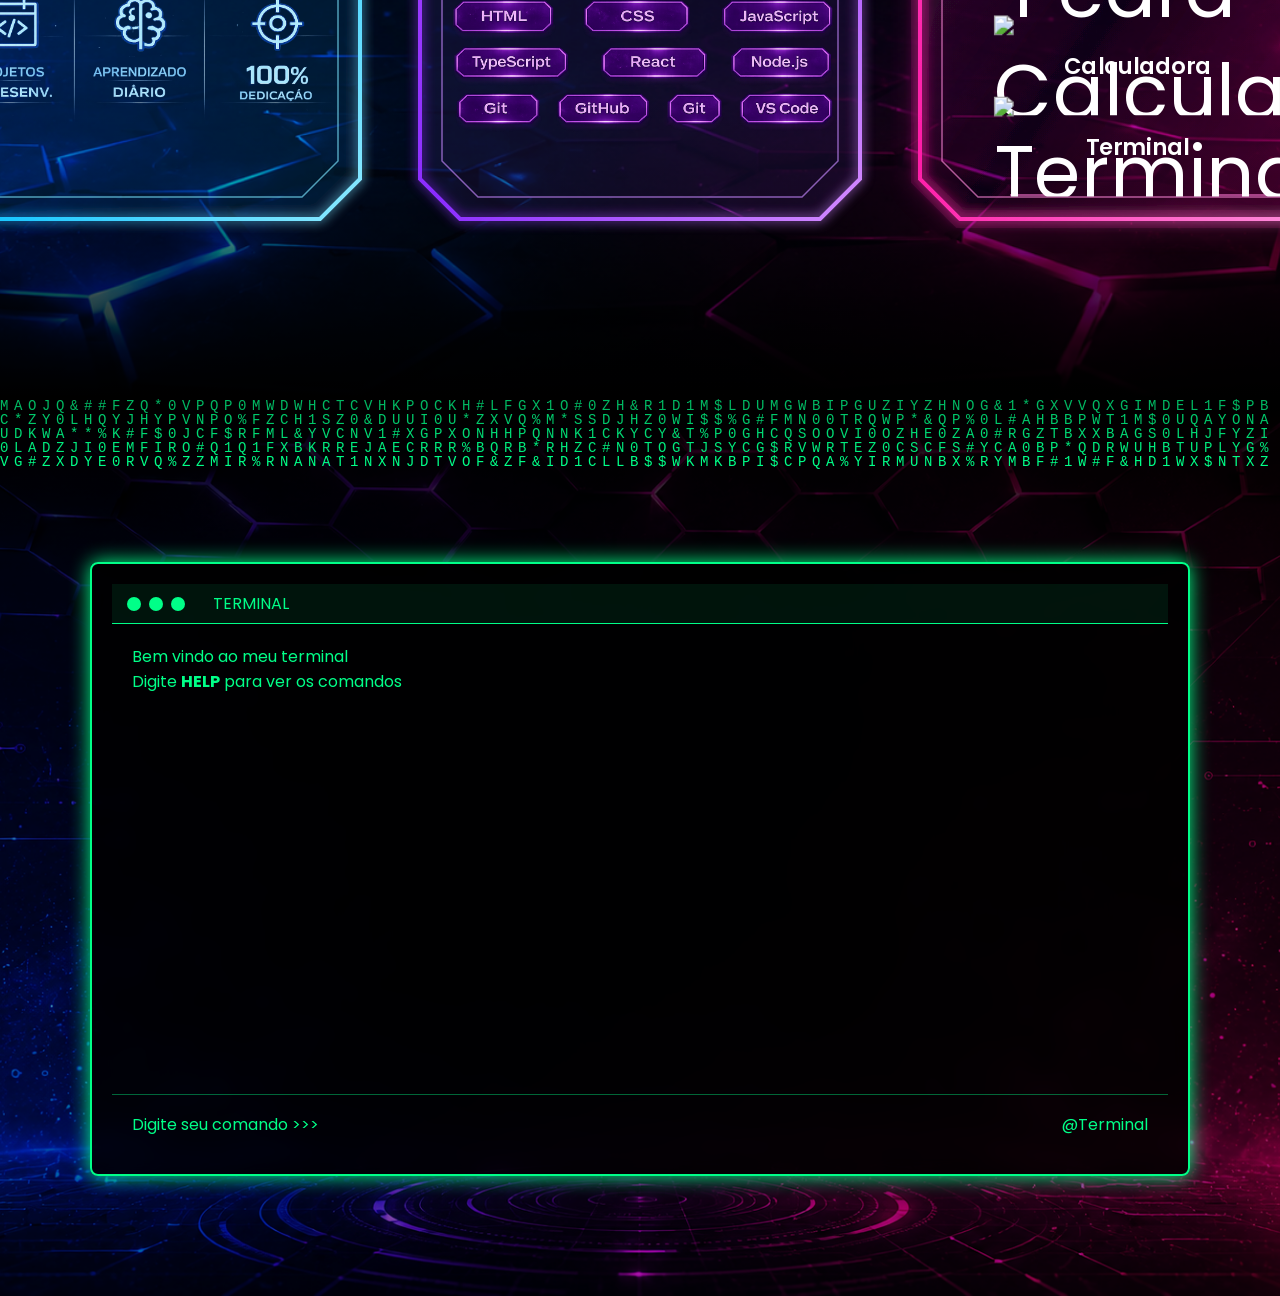
==== commit 8642cee4: "feat: adicionado efeito de matrix com canvas ao terminal/style: mudança no estilo da calculadora" ====
--- a/index.html
+++ b/index.html
@@ -15,7 +15,7 @@
     <link rel="preconnect" href="https://fonts.gstatic.com" crossorigin>
     <link href="https://fonts.googleapis.com/css2?family=Playwrite+DE+SAS:wght@100..400&display=swap" rel="stylesheet">
     <title>Matheus Stevan</title>
-    <link rel="icon" type="image/png" href="assets/logoM.svg">
+    <link rel="icon" type="image/png" href="assets/logosite.svg">
   </head>
   <body>
     <header>
@@ -27,7 +27,7 @@
           <ul>
           <li><a href="#"><img src="assets/launch.svg" class="inicio">Inicio</a></li>
           <li><a href="#scrollsobre"><img src="assets/person.svg" class="sobre">Sobre mim</a></li>
-          <li><a href="#terminalConteudo"><img src="assets/terminal.svg" class="terminalicon">Terminal</a></li>
+          <li><a href="#matrix"><img src="assets/terminal.svg" class="terminalicon">Terminal</a></li>
           <li><a href="https://wa.me/5551990151791?text=Olá%20Matheus!%0A%0AVi%20seu%20portfólio%20e%20gostaria%20de%20conversar%20sobre%20um%20projeto."><img src="assets/whatsapp.png" class="whatsapp">WhatsApp</a></li>
           <li><a href="https://www.instagram.com/math_stevan/"><img src="assets/instagram.png" class="instagram">Instagram</a></li>
           <li><a href="https://github.com/mathstevan-dev"><img src="assets/github.png" class="git">GitHub</a></li>
@@ -99,7 +99,7 @@
                   alt="Calculadora">
                   <span>Calculadora</span>
              </a>
-            <a href="#terminalConteudo" class="botaoproj3">
+            <a href="#matrix" class="botaoproj3">
                 <img src="assets/botao-projetos.svg" 
                   alt="Terminal">
                   <span>Terminal</span>
@@ -110,9 +110,12 @@
     
 
       <!-- Sessão 3 -->
-
+<div class="container">
+  <canvas id="matrix"></canvas>
     <Section class="secao3">
-
+      
+        <canvas id="matrix"></canvas>
+      
       <div class="terminal">
 
       <div class="terminal-topo">
@@ -130,11 +133,13 @@
       <div class="terminal-input">
         <span> Digite seu comando >>></span>
         <input type="text" id="comandoInput" />
-        <p>Matheus@Terminal</p>
+        <p>@Terminal</p>
       </div>
 
+     </div>
+    
+    </section>
     </div>
-    </section>
     <script src="script.js"></script>
   </body>
 </html>
--- a/style.css
+++ b/style.css
@@ -352,9 +352,9 @@
 }
 
 .tituloh1 {
-  display: block;
   width: 2550px;
   max-width:90%;
+  top:50px;
   text-align: center;
   z-index: 5;
   animation: aparecerBaixo 1.8s ease forwards;
@@ -656,19 +656,38 @@
   overflow: hidden;
 }
 
+.container {
+  position: relative;
+  width: 100vw;
+  height: 100vh;
+}
+
+#matrix {
+  position: absolute;
+  top: 0;
+  left: 0;
+  z-index: 0;
+}
+
 .terminal {
-  width: min(1100px, 90%);
-  height: 600px;
+  position: relative;
+  z-index: 1;
+  width: 1100px;
+  margin: auto;
+  top: 35%;
+  transform: translateY(-50%);
   background: rgba(0, 0, 0, 0.85);
-  border: 1px solid #00ff88;
-  box-shadow: 0 0 25px rgba(0, 255, 136, 0.4);
+  border: 2px solid #00ff88;
   border-radius: 8px;
-  overflow: hidden;
-  font-family: monospace;
-}
+  backdrop-filter: blur(8px);
+  color: #00ff88;
+  padding: 20px;
+  box-shadow: 0 0 20px #00ff88;
+}
+
 
 .terminal-topo {
-  height: 60px;
+  height: 40px;
   display: flex;
   align-items: center;
   gap: 8px;
@@ -804,7 +823,11 @@
 @media (max-width: 768px) {
 
   body {
-    overflow-x: hidden;
+  margin: 0;
+  padding: 0;
+  overflow: hidden;
+  height: 100%;
+  background: black;
   }
 
   /* NAVBAR */
@@ -1062,12 +1085,24 @@
   }
 
   .terminal {
-    width: 95vw;
-    height: 500px;
+    top:220px;
+    width: 100%;
+    height: 100%;
+    border-radius: 6px;
+    font-size: 12px;
+    padding: 1px;
+  }
+
+  .terminal-input input {
+    font-size: 14px;
+  }
+
+  .terminal-conteudo {
+    padding: 12px;
   }
 
   .terminal-topo {
-    height: 50px;
+    height: 40px;
     padding: 0 12px;
   }
 
@@ -1088,8 +1123,8 @@
   }
 
   .terminal-input {
-    height: 60px;
-    padding: 0 15px;
+    height: 65px;
+    padding: 0 5px;
   }
 
   .terminal-input input {
